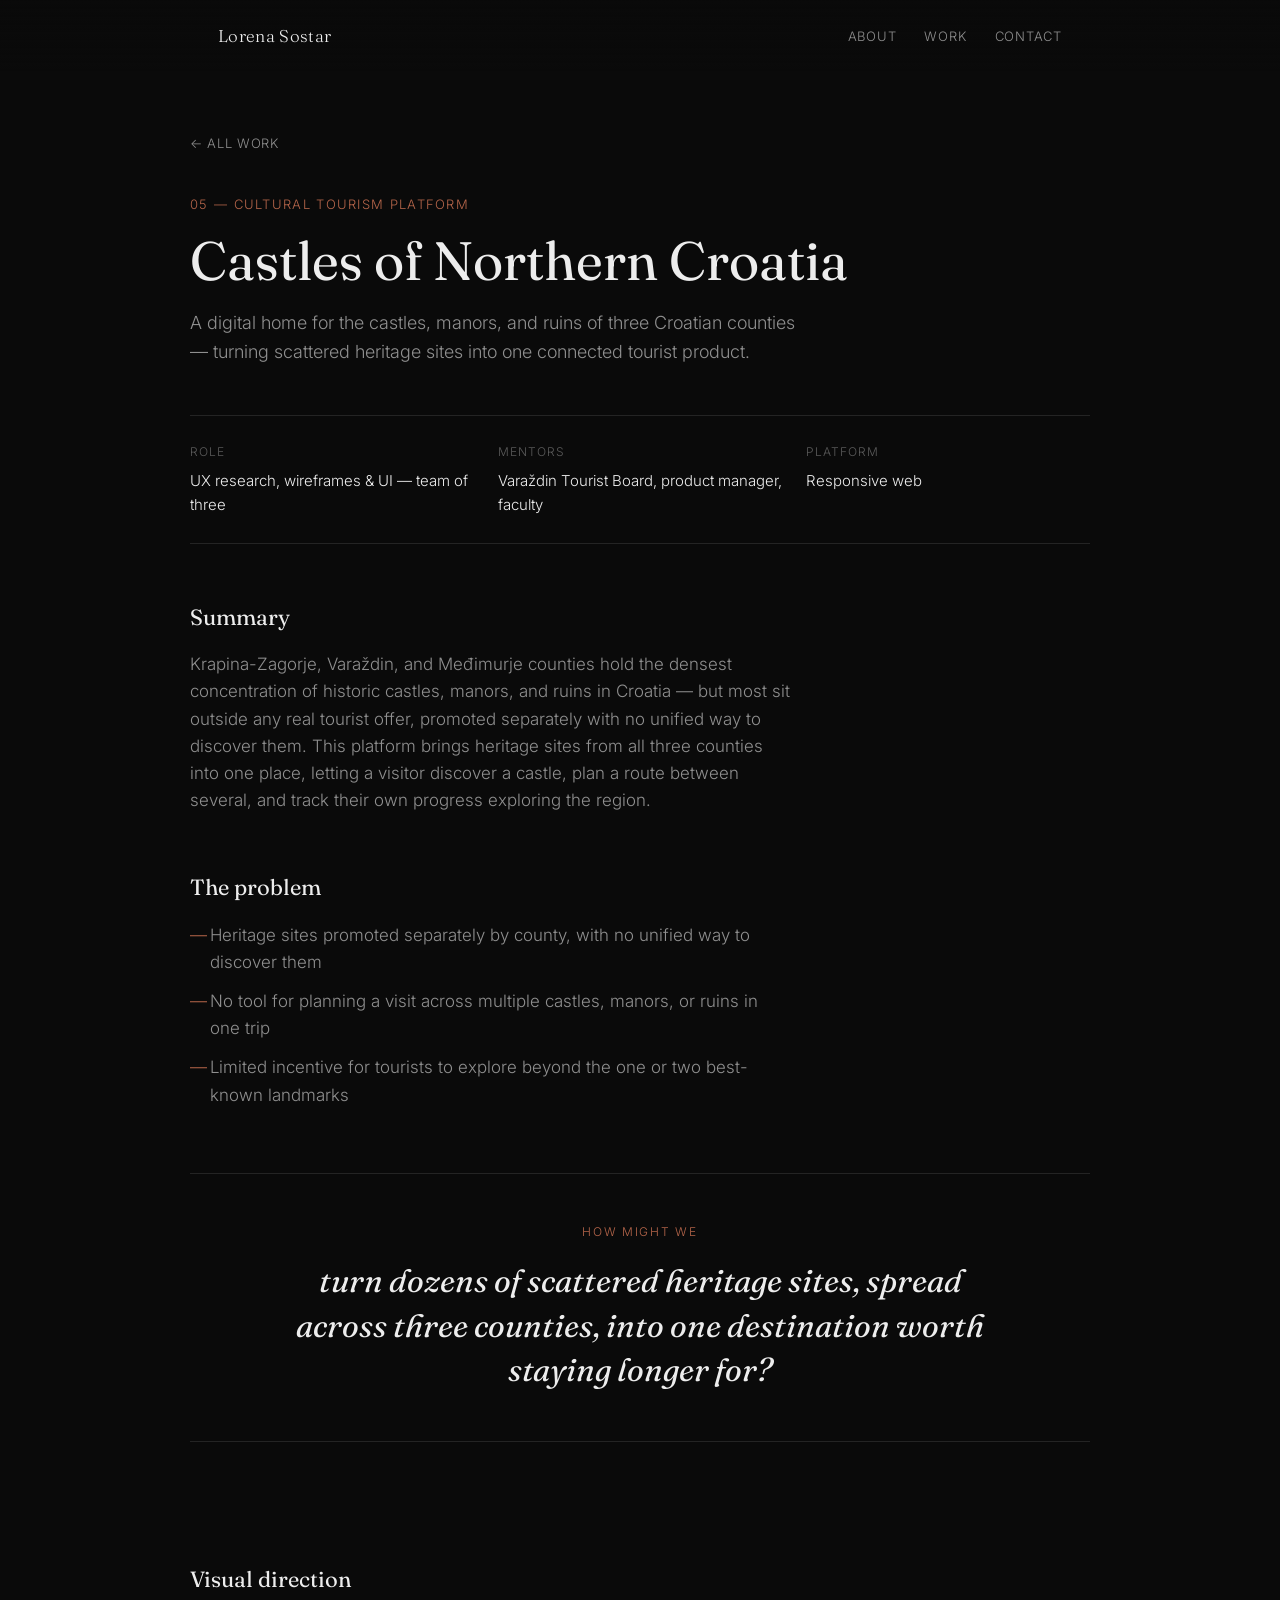
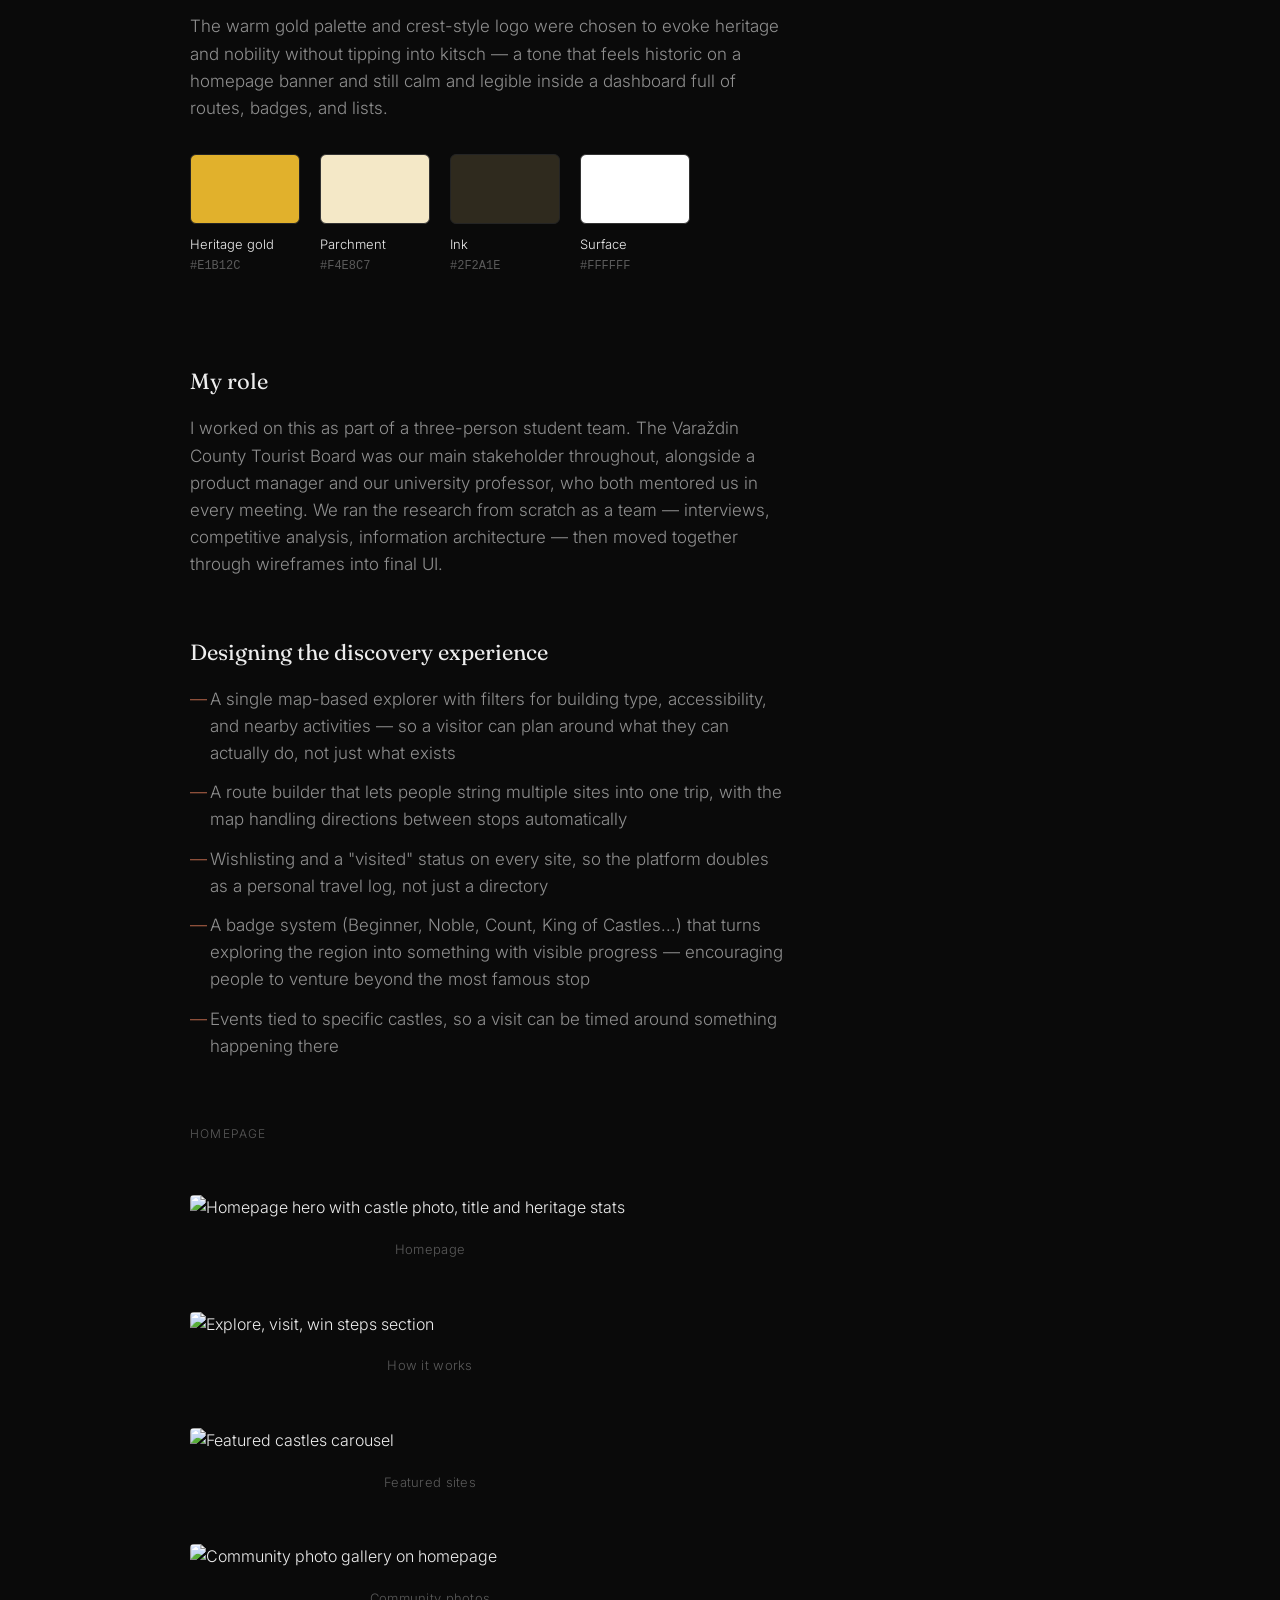
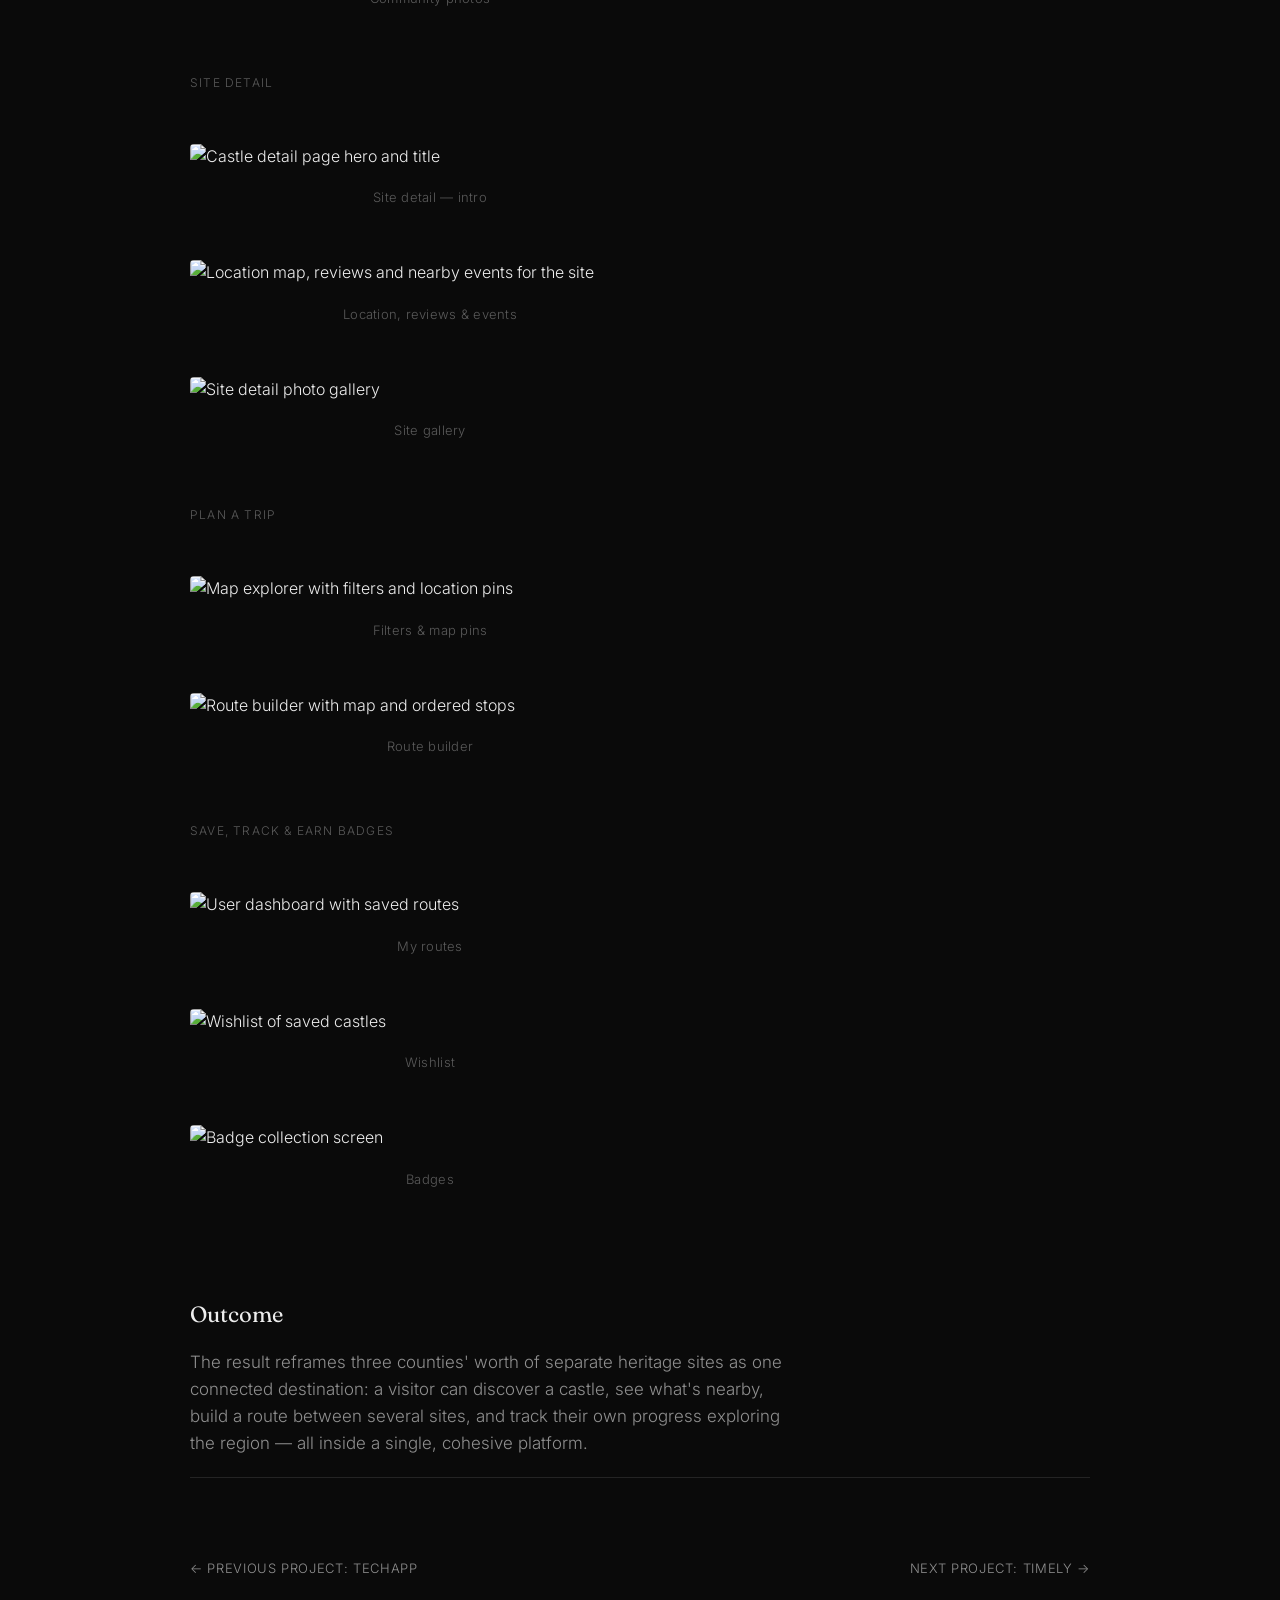
==== castles.html @ 4d3362e4 "Add files via upload" ====
<!DOCTYPE html>
<html lang="en">
<head>
<meta charset="UTF-8">
<meta name="viewport" content="width=device-width, initial-scale=1.0">
<title>Castles of Northern Croatia — Lorena Sostar</title>
<link rel="stylesheet" href="style.css">
</head>
<body>

<header>
  <div class="wrap">
    <div class="logo"><a href="index.html">Lorena Sostar</a></div>
    <nav>
      <ul>
        <li><a href="index.html#about">About</a></li>
        <li><a href="index.html#work">Work</a></li>
        <li><a href="index.html#contact">Contact</a></li>
      </ul>
    </nav>
  </div>
</header>

<main>
  <div class="wrap case-hero">
    <a href="index.html#work" class="back-link">← All work</a>
    <div class="case-eyebrow">05 — Cultural Tourism Platform</div>
    <h1 class="case-title">Castles of Northern Croatia</h1>
    <p class="case-tagline">A digital home for the castles, manors, and ruins of three Croatian counties — turning scattered heritage sites into one connected tourist product.</p>

    <div class="case-meta">
      <div class="meta-item">
        <div class="meta-label">Role</div>
        <div class="meta-value">UX research, wireframes &amp; UI — team of three</div>
      </div>
      <div class="meta-item">
        <div class="meta-label">Mentors</div>
        <div class="meta-value">Varaždin Tourist Board, product manager, faculty</div>
      </div>
      <div class="meta-item">
        <div class="meta-label">Platform</div>
        <div class="meta-value">Responsive web</div>
      </div>
    </div>

    <div class="case-block">
      <h3>Summary</h3>
      <p>Krapina-Zagorje, Varaždin, and Međimurje counties hold the densest concentration of historic castles, manors, and ruins in Croatia — but most sit outside any real tourist offer, promoted separately with no unified way to discover them. This platform brings heritage sites from all three counties into one place, letting a visitor discover a castle, plan a route between several, and track their own progress exploring the region.</p>
    </div>

    <div class="case-block">
      <h3>The problem</h3>
      <ul>
        <li>Heritage sites promoted separately by county, with no unified way to discover them</li>
        <li>No tool for planning a visit across multiple castles, manors, or ruins in one trip</li>
        <li>Limited incentive for tourists to explore beyond the one or two best-known landmarks</li>
      </ul>
    </div>

    <div class="hmw">
      <div class="hmw-eyebrow">How might we</div>
      <p class="hmw-question">turn dozens of scattered heritage sites, spread across three counties, into one destination worth staying longer for?</p>
    </div>

    <div class="case-block">
      <h3>Visual direction</h3>
      <p>The warm gold palette and crest-style logo were chosen to evoke heritage and nobility without tipping into kitsch — a tone that feels historic on a homepage banner and still calm and legible inside a dashboard full of routes, badges, and lists.</p>
      <div class="swatches">
        <div class="swatch">
          <div class="swatch-color" style="background:#E1B12C;"></div>
          <div class="swatch-name">Heritage gold</div>
          <div class="swatch-hex">#E1B12C</div>
        </div>
        <div class="swatch">
          <div class="swatch-color" style="background:#F4E8C7; border-color:#333;"></div>
          <div class="swatch-name">Parchment</div>
          <div class="swatch-hex">#F4E8C7</div>
        </div>
        <div class="swatch">
          <div class="swatch-color" style="background:#2F2A1E;"></div>
          <div class="swatch-name">Ink</div>
          <div class="swatch-hex">#2F2A1E</div>
        </div>
        <div class="swatch">
          <div class="swatch-color" style="background:#FFFFFF; border-color:#333;"></div>
          <div class="swatch-name">Surface</div>
          <div class="swatch-hex">#FFFFFF</div>
        </div>
      </div>
    </div>

    <div class="case-block">
      <h3>My role</h3>
      <p>I worked on this as part of a three-person student team. The Varaždin County Tourist Board was our main stakeholder throughout, alongside a product manager and our university professor, who both mentored us in every meeting. We ran the research from scratch as a team — interviews, competitive analysis, information architecture — then moved together through wireframes into final UI.</p>
    </div>

    <div class="case-block">
      <h3>Designing the discovery experience</h3>
      <ul>
        <li>A single map-based explorer with filters for building type, accessibility, and nearby activities — so a visitor can plan around what they can actually do, not just what exists</li>
        <li>A route builder that lets people string multiple sites into one trip, with the map handling directions between stops automatically</li>
        <li>Wishlisting and a "visited" status on every site, so the platform doubles as a personal travel log, not just a directory</li>
        <li>A badge system (Beginner, Noble, Count, King of Castles...) that turns exploring the region into something with visible progress — encouraging people to venture beyond the most famous stop</li>
        <li>Events tied to specific castles, so a visit can be timed around something happening there</li>
      </ul>
    </div>

    <div class="mosaic-label">Homepage</div>
    <div class="shot">
      <img src="mockups/castles/home-hero-stats.png" alt="Homepage hero with castle photo, title and heritage stats" onclick="openLightbox('mockups/castles/home-hero-stats.png')">
      <p class="shot-caption">Homepage</p>
    </div>
    <div class="shot">
      <img src="mockups/castles/steps.png" alt="Explore, visit, win steps section" onclick="openLightbox('mockups/castles/steps.png')">
      <p class="shot-caption">How it works</p>
    </div>
    <div class="shot">
      <img src="mockups/castles/carousel.png" alt="Featured castles carousel" onclick="openLightbox('mockups/castles/carousel.png')">
      <p class="shot-caption">Featured sites</p>
    </div>
    <div class="shot">
      <img src="mockups/castles/community-photos.png" alt="Community photo gallery on homepage" onclick="openLightbox('mockups/castles/community-photos.png')">
      <p class="shot-caption">Community photos</p>
    </div>

    <div class="mosaic-label">Site detail</div>
    <div class="shot">
      <img src="mockups/castles/detail-hero.png" alt="Castle detail page hero and title" onclick="openLightbox('mockups/castles/detail-hero.png')">
      <p class="shot-caption">Site detail — intro</p>
    </div>
    <div class="shot">
      <img src="mockups/castles/detail-secondary.png" alt="Location map, reviews and nearby events for the site" onclick="openLightbox('mockups/castles/detail-secondary.png')">
      <p class="shot-caption">Location, reviews &amp; events</p>
    </div>
    <div class="shot">
      <img src="mockups/castles/site-gallery.png" alt="Site detail photo gallery" onclick="openLightbox('mockups/castles/site-gallery.png')">
      <p class="shot-caption">Site gallery</p>
    </div>

    <div class="mosaic-label">Plan a trip</div>
    <div class="shot">
      <img src="mockups/castles/map-filters.png" alt="Map explorer with filters and location pins" onclick="openLightbox('mockups/castles/map-filters.png')">
      <p class="shot-caption">Filters &amp; map pins</p>
    </div>
    <div class="shot">
      <img src="mockups/castles/route-map.png" alt="Route builder with map and ordered stops" onclick="openLightbox('mockups/castles/route-map.png')">
      <p class="shot-caption">Route builder</p>
    </div>

    <div class="mosaic-label">Save, track &amp; earn badges</div>
    <div class="shot">
      <img src="mockups/castles/dashboard.png" alt="User dashboard with saved routes" onclick="openLightbox('mockups/castles/dashboard.png')">
      <p class="shot-caption">My routes</p>
    </div>
    <div class="shot">
      <img src="mockups/castles/wishlist.png" alt="Wishlist of saved castles" onclick="openLightbox('mockups/castles/wishlist.png')">
      <p class="shot-caption">Wishlist</p>
    </div>
    <div class="shot">
      <img src="mockups/castles/badges.png" alt="Badge collection screen" onclick="openLightbox('mockups/castles/badges.png')">
      <p class="shot-caption">Badges</p>
    </div>

    <div class="case-block">
      <h3>Outcome</h3>
      <p>The result reframes three counties' worth of separate heritage sites as one connected destination: a visitor can discover a castle, see what's nearby, build a route between several sites, and track their own progress exploring the region — all inside a single, cohesive platform.</p>
    </div>
    <div class="case-block" style="padding-top:80px; border-top:1px solid var(--line); margin-top:20px; display:flex; justify-content:space-between; flex-wrap:wrap; gap:20px;">
      <a href="techapp.html" class="back-link" style="margin-bottom:0;">← Previous project: TechApp</a>
      <a href="timely.html" class="back-link" style="margin-bottom:0;">Next project: Timely →</a>
    </div>
  </div>
</main>

<div class="lightbox" id="lightbox" onclick="closeLightbox()">
  <span class="lightbox-close">Close ✕</span>
  <img id="lightbox-img" src="" alt="Full screenshot">
</div>

<script src="script.js"></script>
</body>
</html>
---- style.css ----
@import url('https://fonts.googleapis.com/css2?family=Fraunces:opsz,wght@9..144,300;9..144,400;9..144,500&family=Inter:wght@300;400;500&display=swap');

:root{
  --bg:#0a0a0a;
  --text:#ededed;
  --text-muted:#8f8f8f;
  --text-faint:#5a5a5a;
  --accent:#b5654a;
  --line:#242424;
  --serif: 'Fraunces', serif;
  --sans: 'Inter', sans-serif;
}

*{margin:0;padding:0;box-sizing:border-box;}
html{scroll-behavior:smooth;}
body{
  background:var(--bg);
  color:var(--text);
  font-family:var(--sans);
  font-weight:300;
  line-height:1.6;
  -webkit-font-smoothing:antialiased;
}
a{color:var(--text);text-decoration:none;border-bottom:1px solid var(--text-faint);transition:border-color .25s ease, color .25s ease;}
a:hover{color:var(--accent);border-color:var(--accent);}
::selection{background:var(--accent);color:#0a0a0a;}

.wrap{max-width:900px;margin:0 auto;padding:0 28px;}
.wrap-narrow{max-width:700px;margin:0 auto;padding:0 28px;}

/* ---------- NAV ---------- */
header{
  position:fixed;top:0;left:0;right:0;z-index:100;
  background:linear-gradient(to bottom, rgba(10,10,10,.92), rgba(10,10,10,0));
  padding:22px 0;
}
header .wrap{display:flex;justify-content:space-between;align-items:center;}
.logo{font-family:var(--serif);font-size:17px;letter-spacing:.02em;}
.logo a{border:none;}
nav ul{display:flex;gap:28px;list-style:none;}
nav a{font-size:13px;letter-spacing:.06em;text-transform:uppercase;border:none;color:var(--text-muted);}
nav a:hover{color:var(--text);}

/* ---------- HERO ---------- */
.hero{min-height:88vh;display:flex;flex-direction:column;justify-content:center;padding-top:80px;}
.hero .eyebrow{font-size:13px;letter-spacing:.12em;text-transform:uppercase;color:var(--text-muted);margin-bottom:28px;}
.hero h1{font-family:var(--serif);font-weight:400;font-size:clamp(38px, 6.5vw, 64px);line-height:1.08;letter-spacing:-.01em;max-width:15ch;}
.hero h1 em{font-style:italic;color:var(--accent);}
.hero .sub{margin-top:28px;font-size:18px;color:var(--text-muted);max-width:46ch;font-weight:300;}
.hero .scroll-cue{margin-top:56px;font-size:12px;letter-spacing:.1em;text-transform:uppercase;color:var(--text-faint);}

/* ---------- SECTIONS ---------- */
section{padding:110px 0;border-top:1px solid var(--line);}
.section-label{font-size:13px;letter-spacing:.12em;text-transform:uppercase;color:var(--accent);margin-bottom:20px;}
h2.section-title{font-family:var(--serif);font-weight:400;font-size:clamp(26px, 4vw, 38px);margin-bottom:30px;max-width:20ch;}
p{font-size:17px;color:var(--text-muted);max-width:60ch;margin-bottom:20px;}
p:last-child{margin-bottom:0;}
p strong{color:var(--text);font-weight:500;}

/* ---------- ABOUT ---------- */
.about-grid{display:grid;grid-template-columns:170px 1fr;gap:44px;align-items:start;}
.about-photo{width:170px;height:170px;border-radius:50%;overflow:hidden;filter:grayscale(.15);}
.about-photo img{width:100%;height:100%;object-fit:cover;display:block;}

/* ---------- PROJECT GRID (index) — clean, typographic, no busy photos ---------- */
.project-grid{display:grid;grid-template-columns:1fr 1fr;gap:20px;margin-top:20px;}
.project-card{
  position:relative;
  border:1px solid var(--line);
  border-left:3px solid var(--card-accent, var(--accent));
  border-radius:4px;
  padding:32px 28px;
  min-height:220px;
  display:flex;
  flex-direction:column;
  justify-content:space-between;
  text-decoration:none;
  background:var(--bg-raised);
  transition:border-color .3s ease, transform .3s ease, background .3s ease;
}
.project-card:hover{transform:translateY(-3px); background:#141414;}
.project-card .card-num{font-size:12px;letter-spacing:.1em;text-transform:uppercase;color:var(--card-accent, var(--accent));margin-bottom:16px;}
.project-card .card-title{font-family:var(--serif);font-size:28px;color:var(--text);margin-bottom:10px;}
.project-card .card-desc{font-size:14px;color:var(--text-muted);max-width:38ch;line-height:1.55;}
.project-card .card-cta{margin-top:20px;font-size:12px;letter-spacing:.08em;text-transform:uppercase;color:var(--text);}
.project-card:hover .card-cta{color:var(--card-accent, var(--accent));}

.project-card.soon{opacity:.4;cursor:default;pointer-events:none;background:transparent;}

@media (max-width:640px){
  .project-grid{grid-template-columns:1fr;}
}

/* ---------- SHOT (single wide mockup composite, used in case studies) ---------- */
.shot{margin:52px 0;}
.shot img{
  width:100%;
  display:block;
  cursor:zoom-in;
  border-radius:4px;
}
.shot-caption{
  margin-top:18px;
  font-size:13px;
  letter-spacing:.02em;
  color:var(--text-faint);
  text-align:center;
  white-space:nowrap;
  overflow:hidden;
  text-overflow:ellipsis;
}
.shot.single-phone{
  max-width:380px;
  margin-left:auto;
  margin-right:auto;
}

/* ---------- CONTACT ---------- */
.contact h2{font-family:var(--serif);font-weight:400;font-size:clamp(32px,6vw,52px);max-width:16ch;margin-bottom:32px;}
.contact-links{display:flex;flex-direction:column;gap:14px;margin-top:32px;}
.contact-links a{font-size:19px;display:inline-block;width:fit-content;border:none;color:var(--text-muted);}
.contact-links a:hover{color:var(--accent);}

footer{padding:36px 0 56px;font-size:13px;color:var(--text-faint);display:flex;justify-content:space-between;}

/* =========================================================
   CASE STUDY PAGE
   ========================================================= */
.case-hero{padding:130px 0 60px;border-top:none;}
.back-link{
  display:inline-flex;align-items:center;gap:8px;
  font-size:13px;letter-spacing:.05em;text-transform:uppercase;
  color:var(--text-muted);border:none;margin-bottom:40px;
}
.back-link:hover{color:var(--accent);}
.case-eyebrow{font-size:13px;letter-spacing:.1em;text-transform:uppercase;color:var(--accent);margin-bottom:18px;}
.case-title{font-family:var(--serif);font-weight:400;font-size:clamp(34px,6vw,54px);line-height:1.05;margin-bottom:20px;}
.case-tagline{font-size:18px;color:var(--text-muted);max-width:56ch;}

.case-meta{
  display:grid;grid-template-columns:repeat(3,1fr);gap:24px;
  margin:48px 0 0;padding:26px 0;
  border-top:1px solid var(--line);border-bottom:1px solid var(--line);
}
.meta-item .meta-label{font-size:12px;letter-spacing:.08em;text-transform:uppercase;color:var(--text-faint);margin-bottom:8px;}
.meta-item .meta-value{font-size:15px;color:var(--text);}

.case-block{padding:56px 0 0;}
.case-block h3, .final-thoughts h3{font-family:var(--serif);font-weight:400;font-size:22px;margin-bottom:16px;color:var(--text);}
.case-block ul{list-style:none;max-width:60ch;}
.case-block ul li{font-size:17px;color:var(--text-muted);padding-left:20px;position:relative;margin-bottom:12px;}
.case-block ul li::before{content:"—";position:absolute;left:0;color:var(--accent);}

/* ---------- CROP MOSAIC GALLERY (real pre-cropped images) ---------- */
.mosaic-label{
  font-size:12px;letter-spacing:.1em;text-transform:uppercase;color:var(--text-faint);
  margin:64px 0 18px;
}
.mosaic{
  display:grid;
  grid-template-columns:repeat(6, 1fr);
  grid-auto-rows:100px;
  grid-auto-flow:dense;
  gap:12px;
}
.crop{
  border:1px solid var(--line);
  border-radius:5px;
  cursor:pointer;
  position:relative;
  overflow:hidden;
  transition:transform .3s ease, border-color .3s ease;
  background:#111;
}
.crop img{
  width:100%;height:100%;
  object-fit:cover;
  display:block;
  transition:transform .4s ease;
}
.crop:hover{transform:translateY(-4px);border-color:var(--accent);}
.crop:hover img{transform:scale(1.03);}
.crop-tag{
  position:absolute;bottom:8px;left:10px;z-index:2;
  font-size:11px;letter-spacing:.04em;color:#fff;
  background:rgba(0,0,0,.6);padding:3px 8px;border-radius:3px;
  opacity:0;transition:opacity .25s ease;
  pointer-events:none;
}
.crop:hover .crop-tag{opacity:1;}

.c-1x1{grid-column:span 2;grid-row:span 2;}
.c-2x1{grid-column:span 3;grid-row:span 2;}
.c-1x2{grid-column:span 2;grid-row:span 3;}
.c-2x2{grid-column:span 4;grid-row:span 3;}
.c-3x1{grid-column:span 6;grid-row:span 2;}
.c-1sm{grid-column:span 2;grid-row:span 1;}

/* ---------- PHONE FLATLAY (TechApp mobile screens, shown whole) ---------- */
.flatlay{
  display:flex;
  flex-wrap:wrap;
  align-items:flex-start;
  gap:28px 22px;
  padding:10px 0 30px;
}
.phone{
  border-radius:14px;
  border:1px solid var(--line);
  overflow:hidden;
  box-shadow:0 14px 34px rgba(0,0,0,.45);
  cursor:pointer;
  position:relative;
  transition:transform .3s ease, box-shadow .3s ease;
  flex-shrink:0;
}
.phone img{width:100%;display:block;}
.phone:hover{transform:translateY(-6px) rotate(0deg) !important;box-shadow:0 20px 40px rgba(0,0,0,.55);}
.phone .crop-tag{
  position:absolute;bottom:8px;left:8px;right:8px;z-index:2;
  font-size:11px;letter-spacing:.03em;color:#fff;
  background:rgba(0,0,0,.6);padding:3px 8px;border-radius:3px;
  opacity:0;transition:opacity .25s ease;
  text-align:center;
}
.phone:hover .crop-tag{opacity:1;}
.phone.lg{width:150px;}
.phone.md{width:120px;}
.phone.sm{width:98px;}
.phone.r1{transform:rotate(-2deg);margin-top:14px;}
.phone.r2{transform:rotate(1.5deg);}
.phone.r3{transform:rotate(-1deg);margin-top:26px;}
.phone.r4{transform:rotate(2deg);margin-top:6px;}

@media (max-width:700px){
  .mosaic{grid-template-columns:repeat(2,1fr);grid-auto-rows:140px;}
  .c-1x1,.c-2x1,.c-1x2,.c-2x2,.c-3x1,.c-1sm{grid-column:span 2;grid-row:span 2;}
  .flatlay{gap:16px;}
  .phone.lg{width:110px;}
  .phone.md{width:95px;}
  .phone.sm{width:80px;}
}

/* ---------- UNIFORM GRID (no gaps, consistent sizing) ---------- */
.ugrid{
  display:grid;
  grid-template-columns:repeat(3, 1fr);
  gap:16px;
  margin:10px 0 30px;
}
.ugrid.cols-2{grid-template-columns:repeat(2, 1fr);}
.ucard{
  border:1px solid var(--line);
  border-radius:6px;
  overflow:hidden;
  cursor:pointer;
  background:#111;
  transition:transform .25s ease, border-color .25s ease;
}
.ucard:hover{transform:translateY(-4px);border-color:var(--accent);}
.ucard .uimg-wrap{
  width:100%;
  aspect-ratio:4/3;
  overflow:hidden;
}
.ucard.tall .uimg-wrap{aspect-ratio:9/16;}
.ucard img{width:100%;height:100%;object-fit:cover;object-position:top;display:block;transition:transform .4s ease;}
.ucard:hover img{transform:scale(1.03);}
.ucard .ucaption{
  padding:12px 14px;
  font-size:13px;
  color:var(--text-muted);
  border-top:1px solid var(--line);
}
@media (max-width:700px){
  .ugrid{grid-template-columns:repeat(2,1fr);}
}

/* ---------- LIGHTBOX ---------- */
.lightbox{
  position:fixed;inset:0;z-index:1000;
  background:rgba(10,10,10,.95);
  display:none;
  align-items:center;justify-content:center;
  padding:40px;
  cursor:zoom-out;
}
.lightbox.active{display:flex;}
.lightbox img{max-width:100%;max-height:100%;border-radius:4px;box-shadow:0 20px 60px rgba(0,0,0,.6);}
.lightbox-close{
  position:absolute;top:24px;right:32px;
  font-size:14px;letter-spacing:.08em;text-transform:uppercase;
  color:var(--text-muted);border:none;
}

@media (max-width:640px){
  .about-grid{grid-template-columns:1fr;}
  .about-photo{width:110px;height:110px;}
  .case-meta{grid-template-columns:1fr;gap:16px;}
  nav ul{gap:16px;}
  nav a{font-size:11px;}
}
@media (prefers-reduced-motion: reduce){
  html{scroll-behavior:auto;}
  *{transition:none !important;}
}
:focus-visible{outline:2px solid var(--accent);outline-offset:3px;}

/* ---------- HOW MIGHT WE callout ---------- */
.hmw{
  margin:64px 0;
  padding:48px 40px;
  border-top:1px solid var(--line);
  border-bottom:1px solid var(--line);
  text-align:center;
}
.hmw-eyebrow{
  font-size:12px;letter-spacing:.14em;text-transform:uppercase;
  color:var(--accent);margin-bottom:18px;
}
.hmw-question{
  font-family:var(--serif);
  font-style:italic;
  font-weight:400;
  font-size:clamp(22px, 3.2vw, 32px);
  line-height:1.4;
  max-width:34ch;
  margin:0 auto;
  color:var(--text);
}

/* ---------- STAT / QUOTE callout ---------- */
.stat-callout{
  margin:56px 0;
  padding:40px 0;
  text-align:center;
}
.stat-number{
  font-family:var(--serif);
  font-size:clamp(48px, 8vw, 84px);
  color:var(--accent);
  line-height:1;
  margin-bottom:16px;
}
.stat-desc{
  font-size:16px;
  color:var(--text-muted);
  max-width:44ch;
  margin:0 auto;
}
.stat-cite{
  font-size:12px;
  color:var(--text-faint);
  margin-top:10px;
  letter-spacing:.03em;
}
.pull-quote{
  font-family:var(--serif);
  font-style:italic;
  font-size:clamp(20px,2.8vw,26px);
  line-height:1.5;
  color:var(--text);
  max-width:40ch;
  margin:0 auto;
  text-align:center;
}
.pull-quote-cite{
  display:block;
  margin-top:14px;
  font-family:var(--sans);
  font-style:normal;
  font-size:12px;
  letter-spacing:.06em;
  text-transform:uppercase;
  color:var(--text-faint);
}

/* ---------- BEFORE / AFTER testing comparison ---------- */
.iteration{margin:44px 0;padding:28px 0;border-top:1px solid var(--line);}
.iteration-num{
  font-size:12px;letter-spacing:.1em;text-transform:uppercase;
  color:var(--accent);margin-bottom:10px;
}
.iteration-title{
  font-family:var(--serif);font-size:20px;color:var(--text);margin-bottom:14px;
}
.iteration-feedback{
  font-size:15px;color:var(--text-muted);margin-bottom:22px;
}
.iteration-feedback strong{color:var(--text);font-weight:500;}
.before-after{
  display:grid;
  grid-template-columns:1fr 1fr;
  gap:24px;
}
.ba-panel{
  border:1px solid var(--line);
  border-radius:6px;
  padding:20px 22px;
}
.ba-panel.after-panel{border-color:rgba(181,101,74,.4);}
.ba-label{
  font-size:11px;letter-spacing:.1em;text-transform:uppercase;
  color:var(--text-faint);margin-bottom:10px;
}
.ba-panel.after-panel .ba-label{color:var(--accent);}
.ba-text{font-size:15px;color:var(--text-muted);line-height:1.6;}
@media (max-width:640px){
  .before-after{grid-template-columns:1fr;}
}

/* ---------- FINAL THOUGHTS ---------- */
.final-thoughts{margin-top:64px;padding-top:56px;border-top:1px solid var(--line);}
.ft-grid{
  display:grid;
  grid-template-columns:1fr 1fr;
  gap:40px;
  margin-top:32px;
}
.ft-block h4{
  font-family:var(--serif);font-weight:400;font-size:18px;
  color:var(--accent);margin-bottom:12px;
}
.ft-block p{font-size:15px;}
@media (max-width:640px){
  .ft-grid{grid-template-columns:1fr;}
}

/* ---------- COLOR SWATCHES (design system) ---------- */
.swatches{
  display:flex;
  flex-wrap:wrap;
  gap:20px;
  margin:32px 0;
}
.swatch{width:110px;}
.swatch-color{
  width:100%;
  height:70px;
  border-radius:6px;
  border:1px solid var(--line);
  margin-bottom:10px;
}
.swatch-name{font-size:13px;color:var(--text);margin-bottom:2px;}
.swatch-hex{font-size:12px;color:var(--text-faint);font-family:monospace;}

/* ---------- PROCESS STEPS ---------- */
.process-step{
  display:grid;
  grid-template-columns:44px 1fr;
  gap:20px;
  margin-bottom:32px;
}
.process-num{
  font-family:var(--serif);
  font-size:22px;
  color:var(--accent);
}
.process-body h4{
  font-family:var(--serif);
  font-weight:400;
  font-size:18px;
  color:var(--text);
  margin-bottom:8px;
}
.process-body p{font-size:15px;}
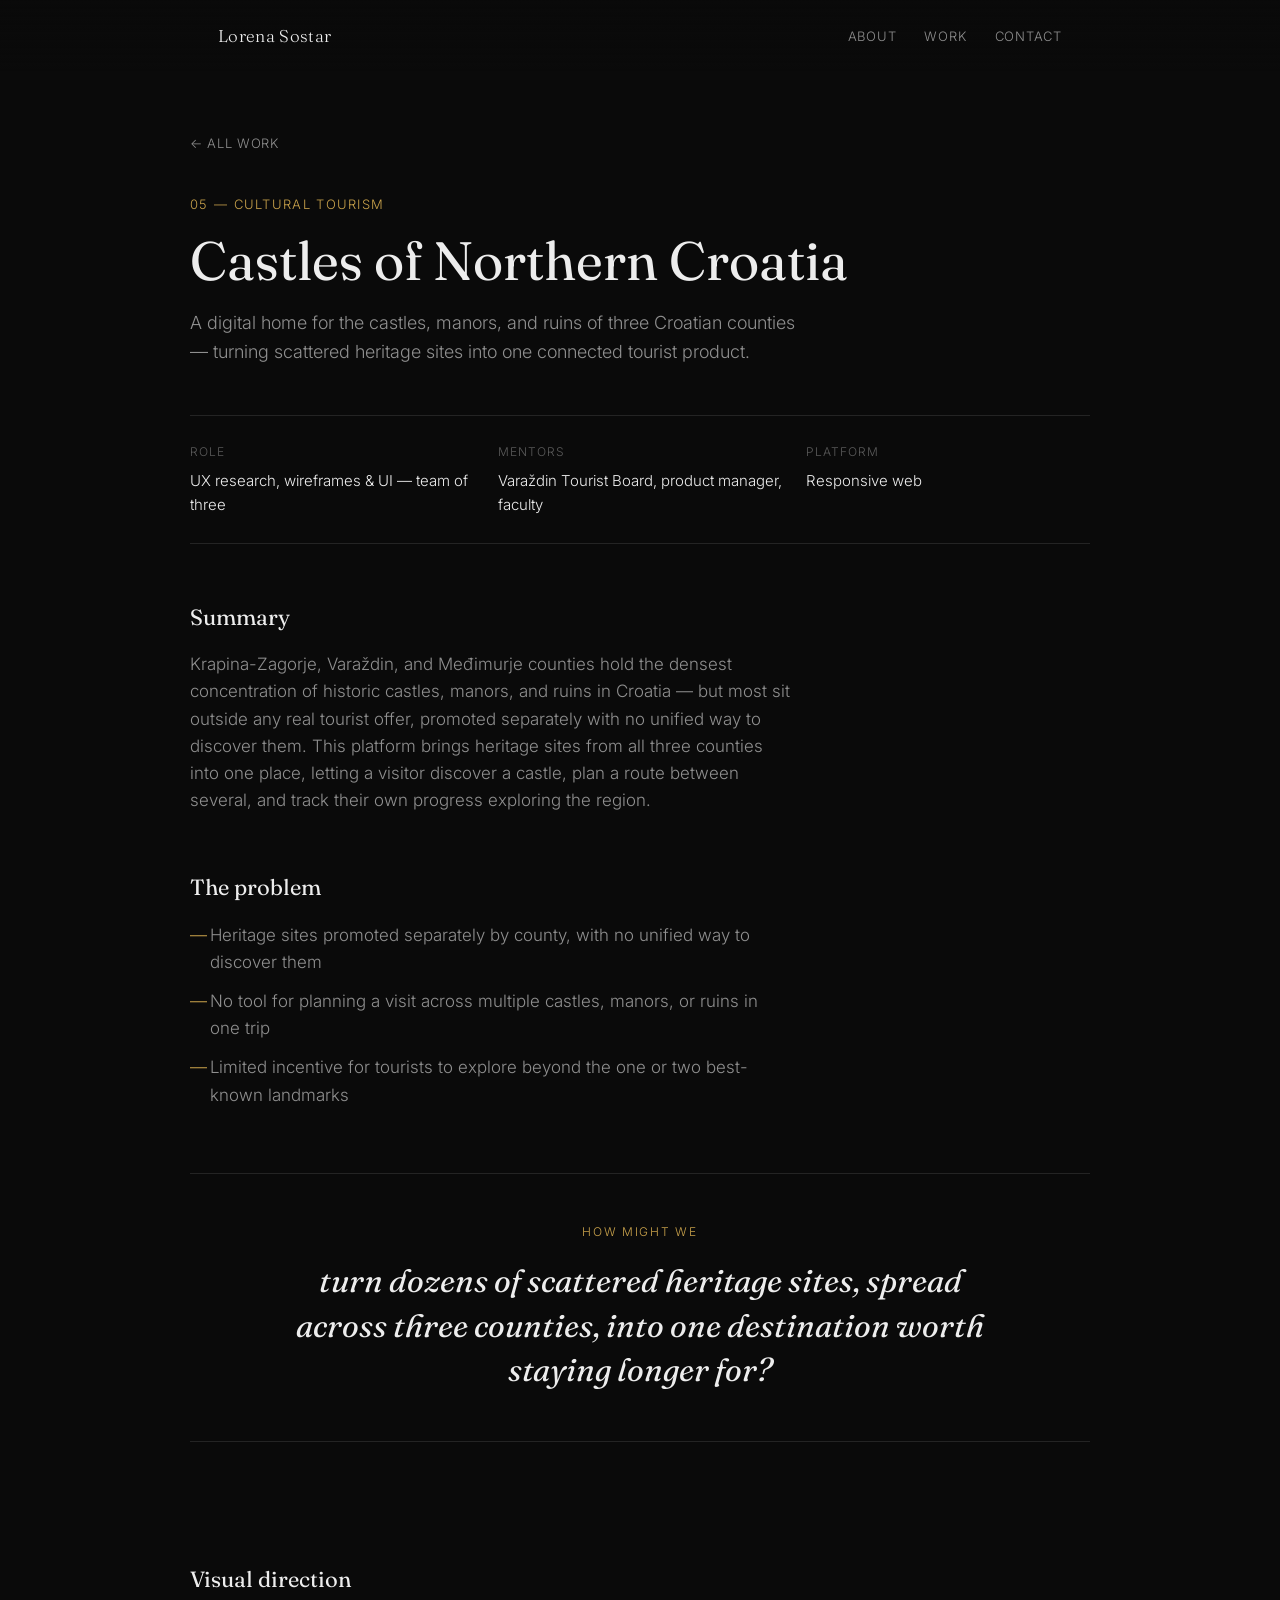
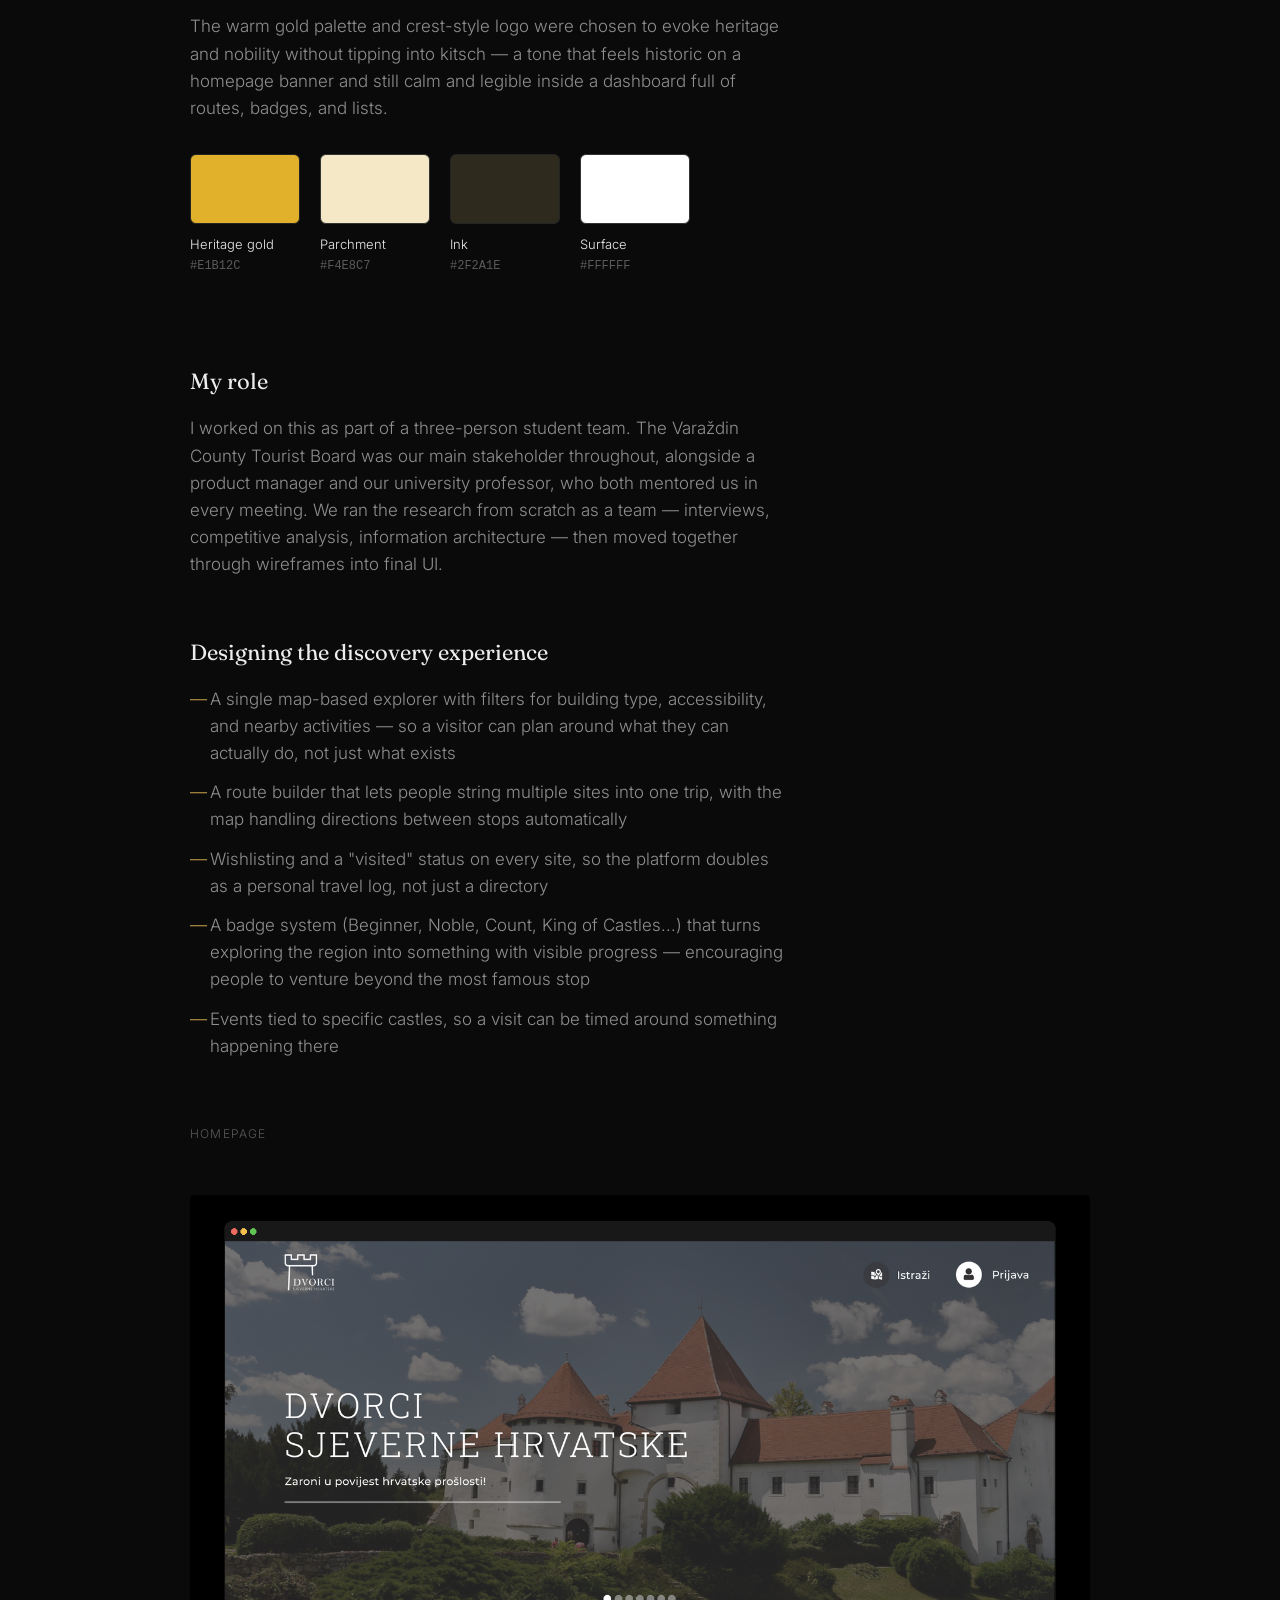
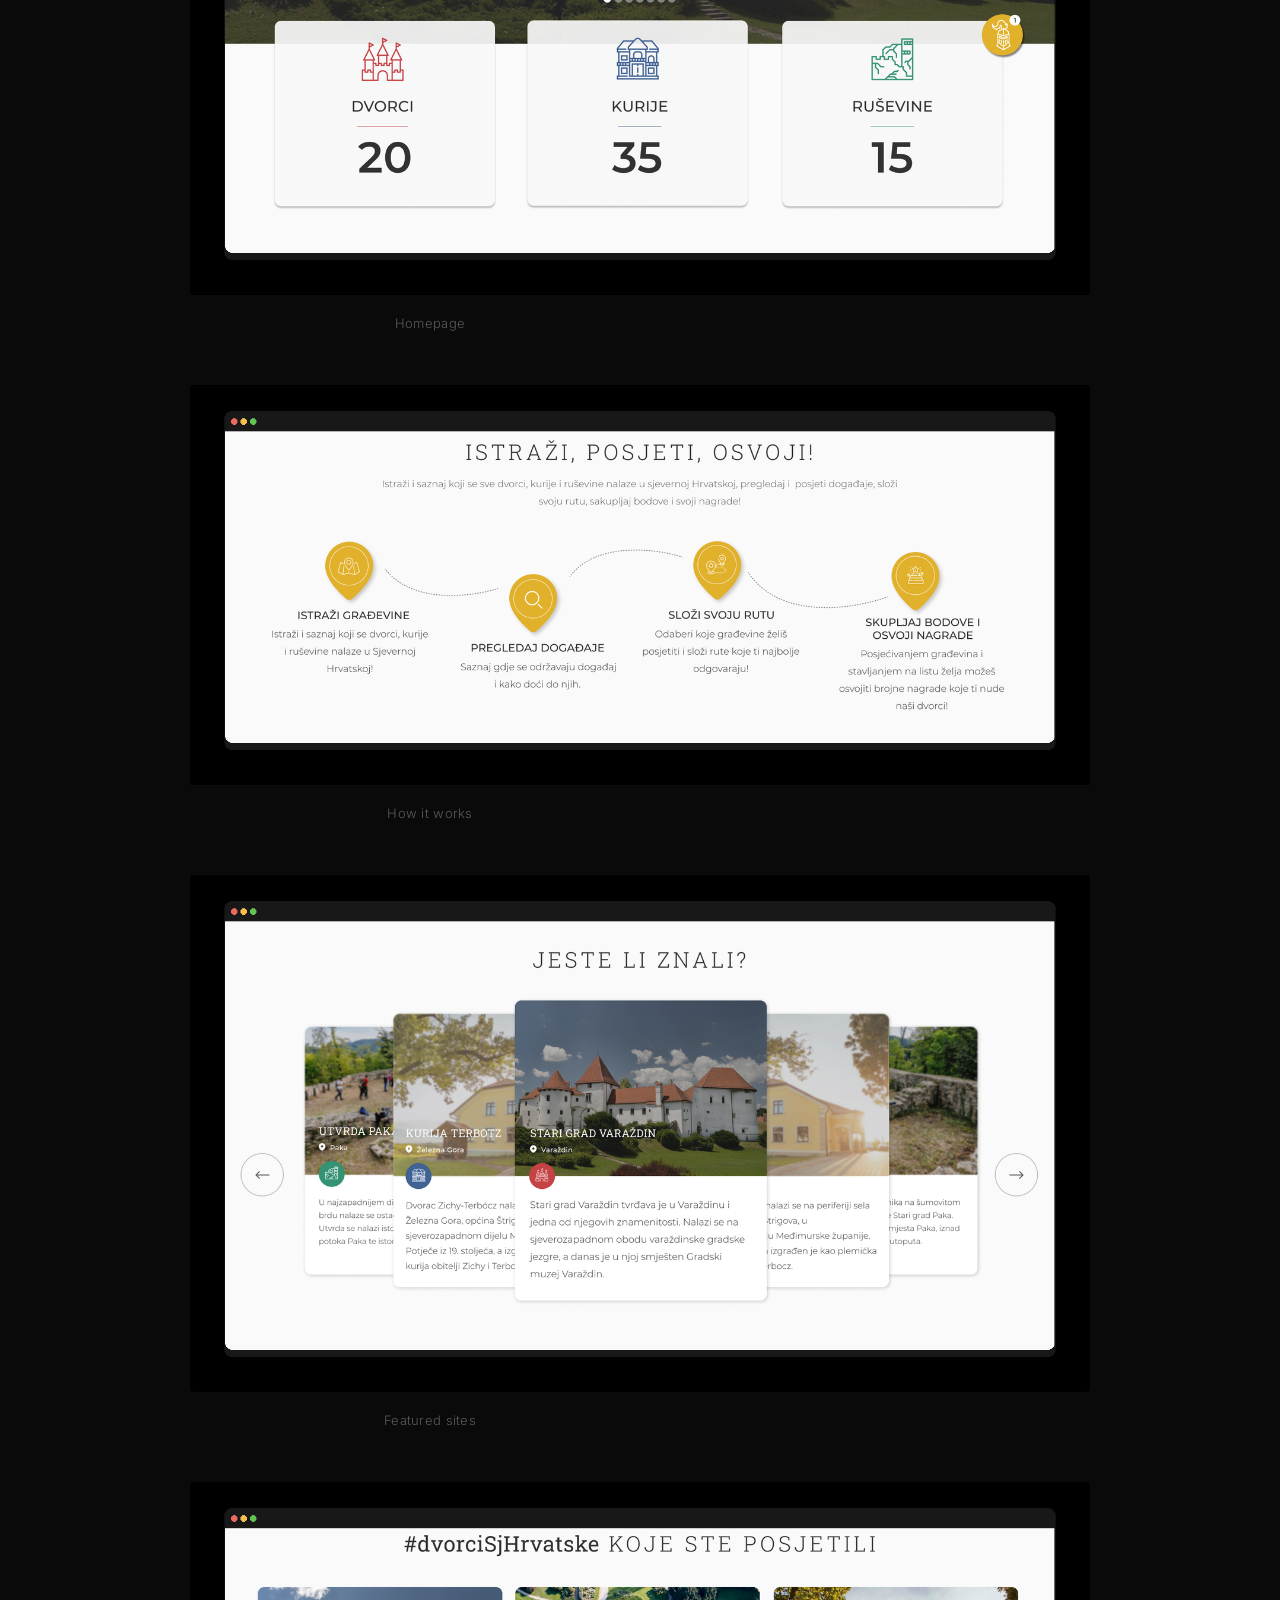
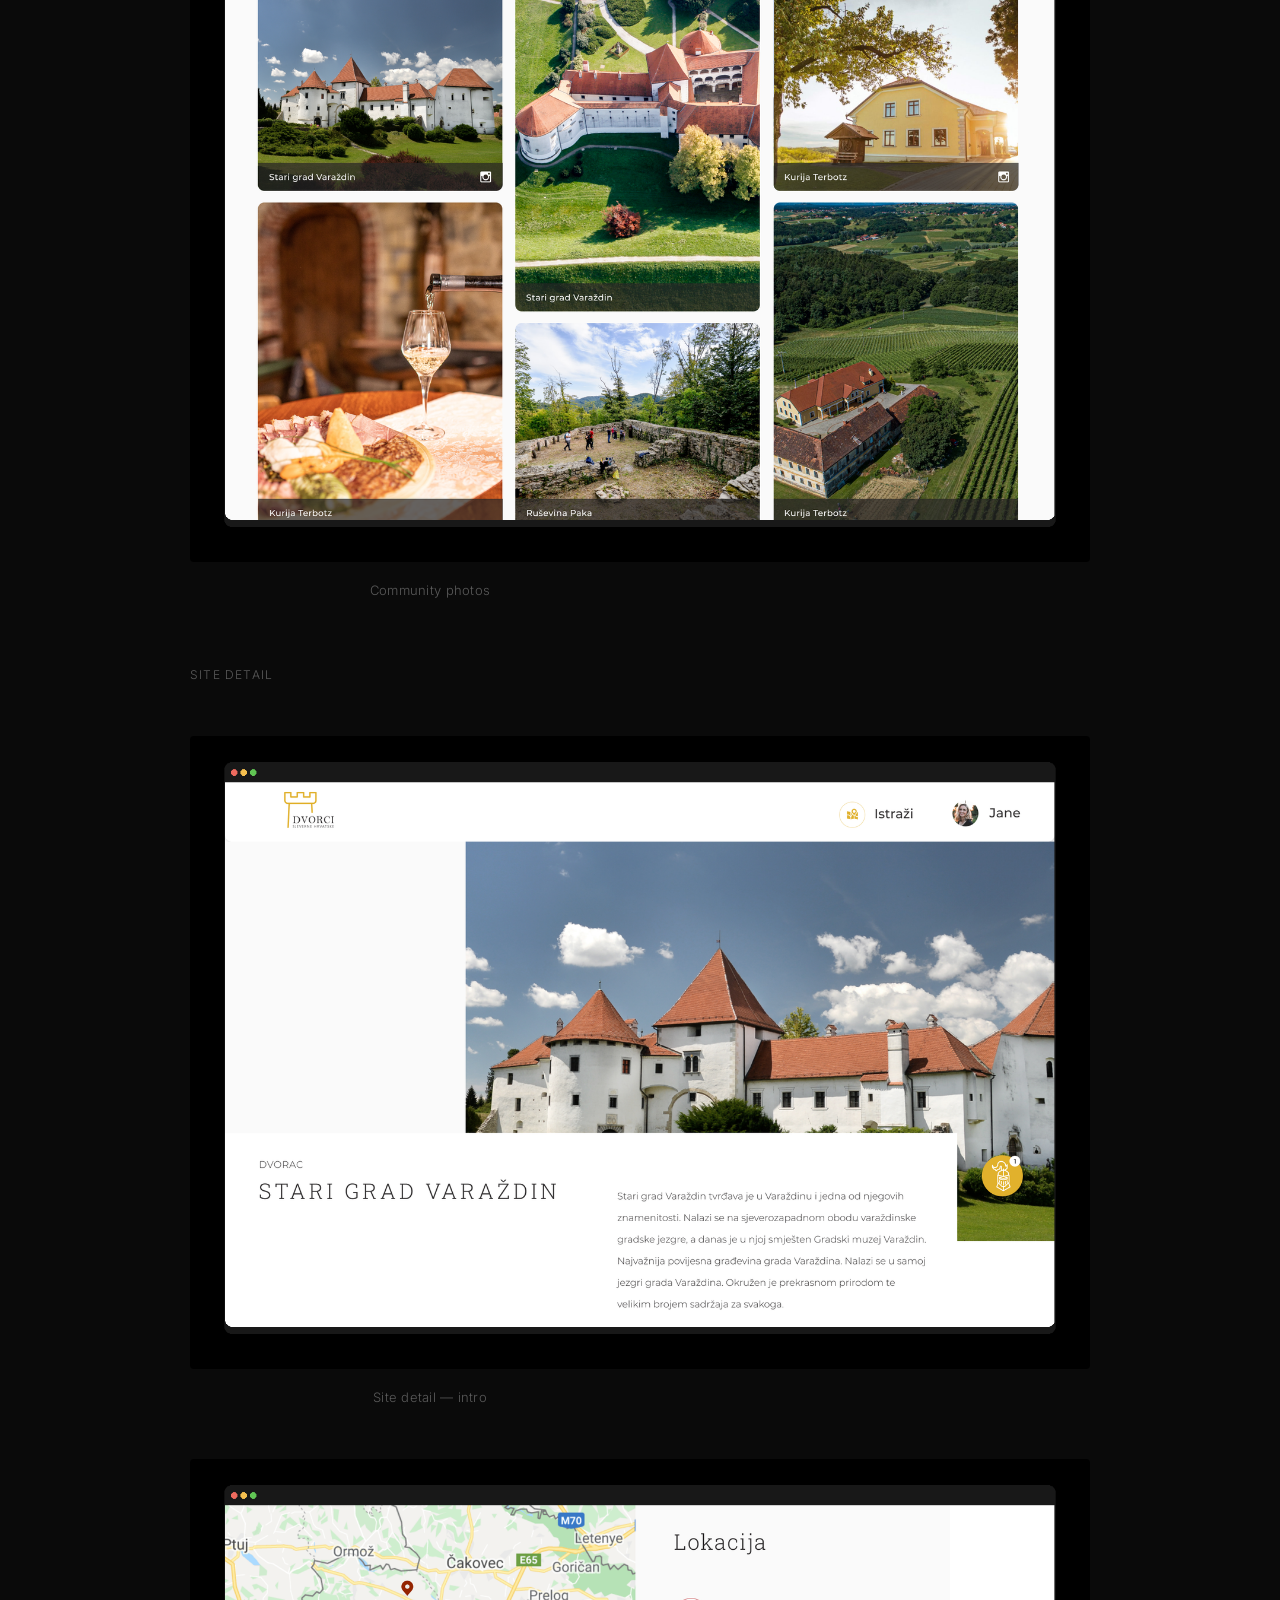
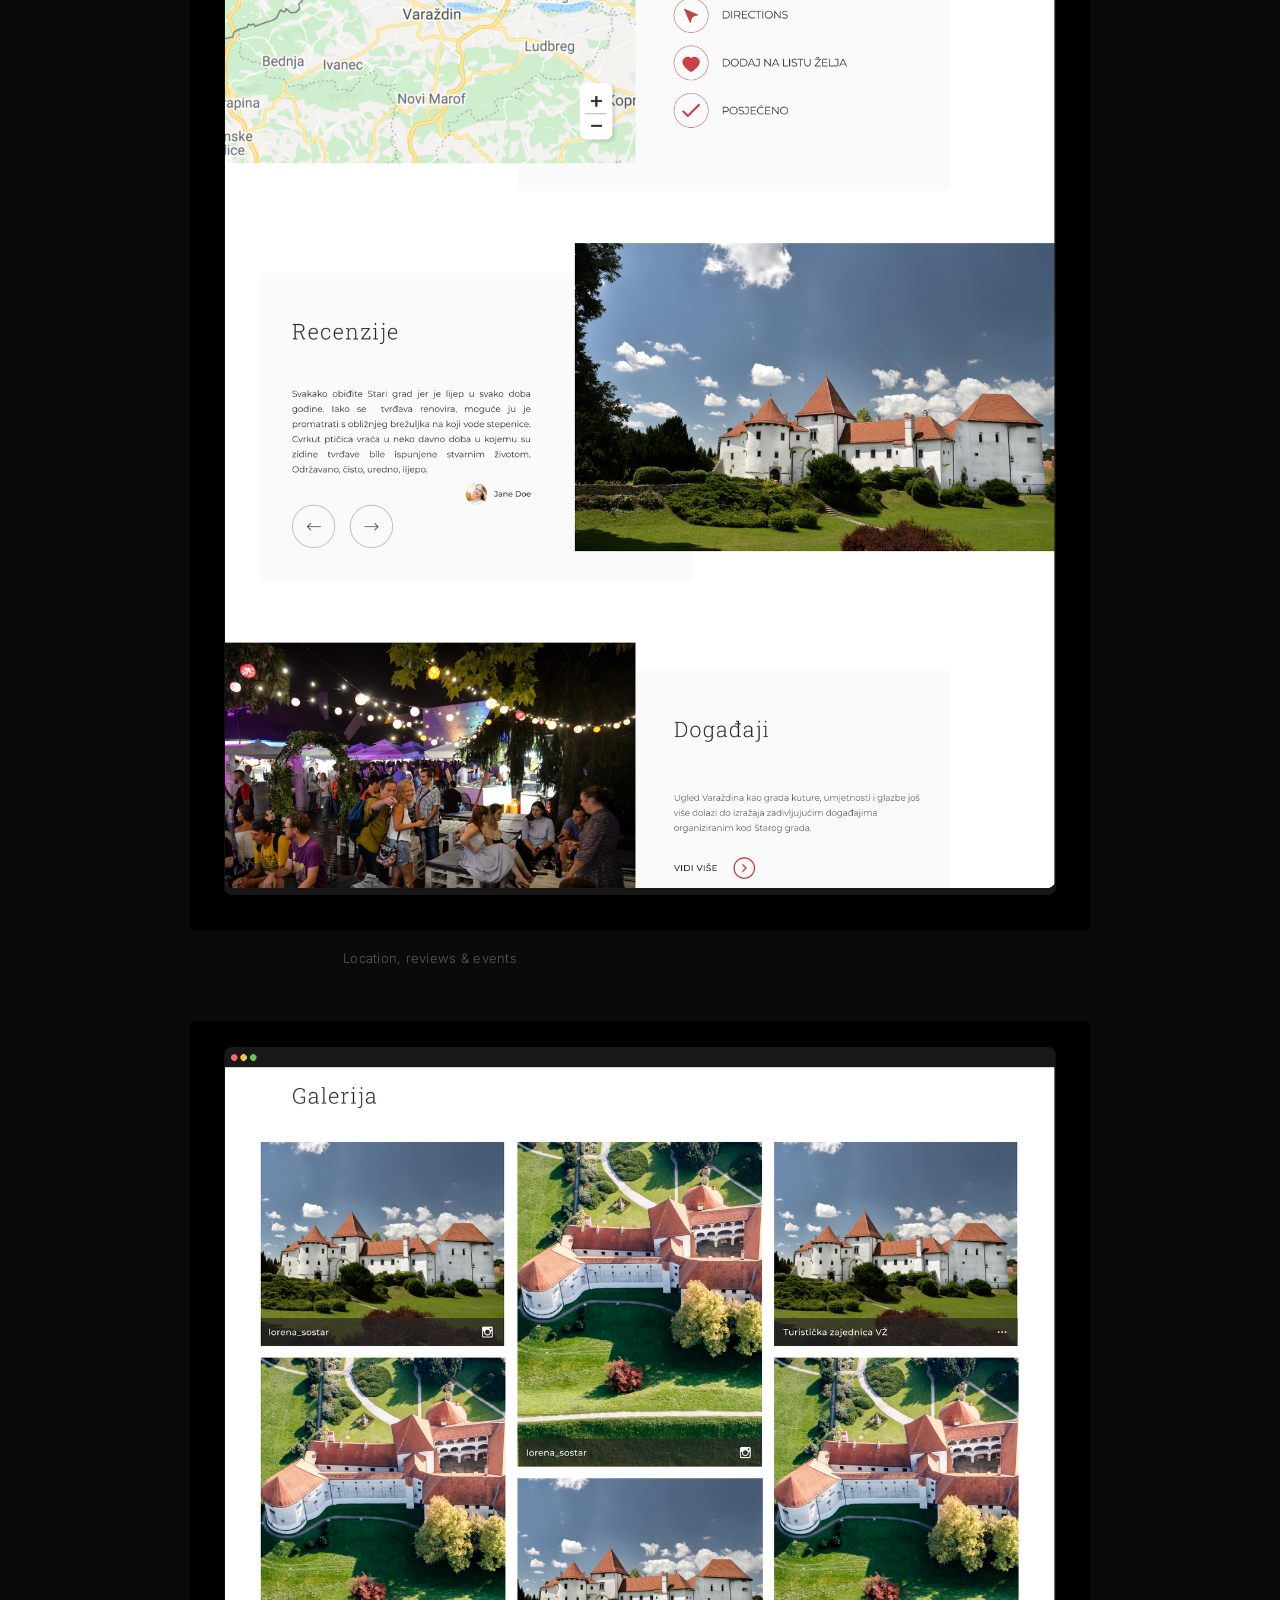
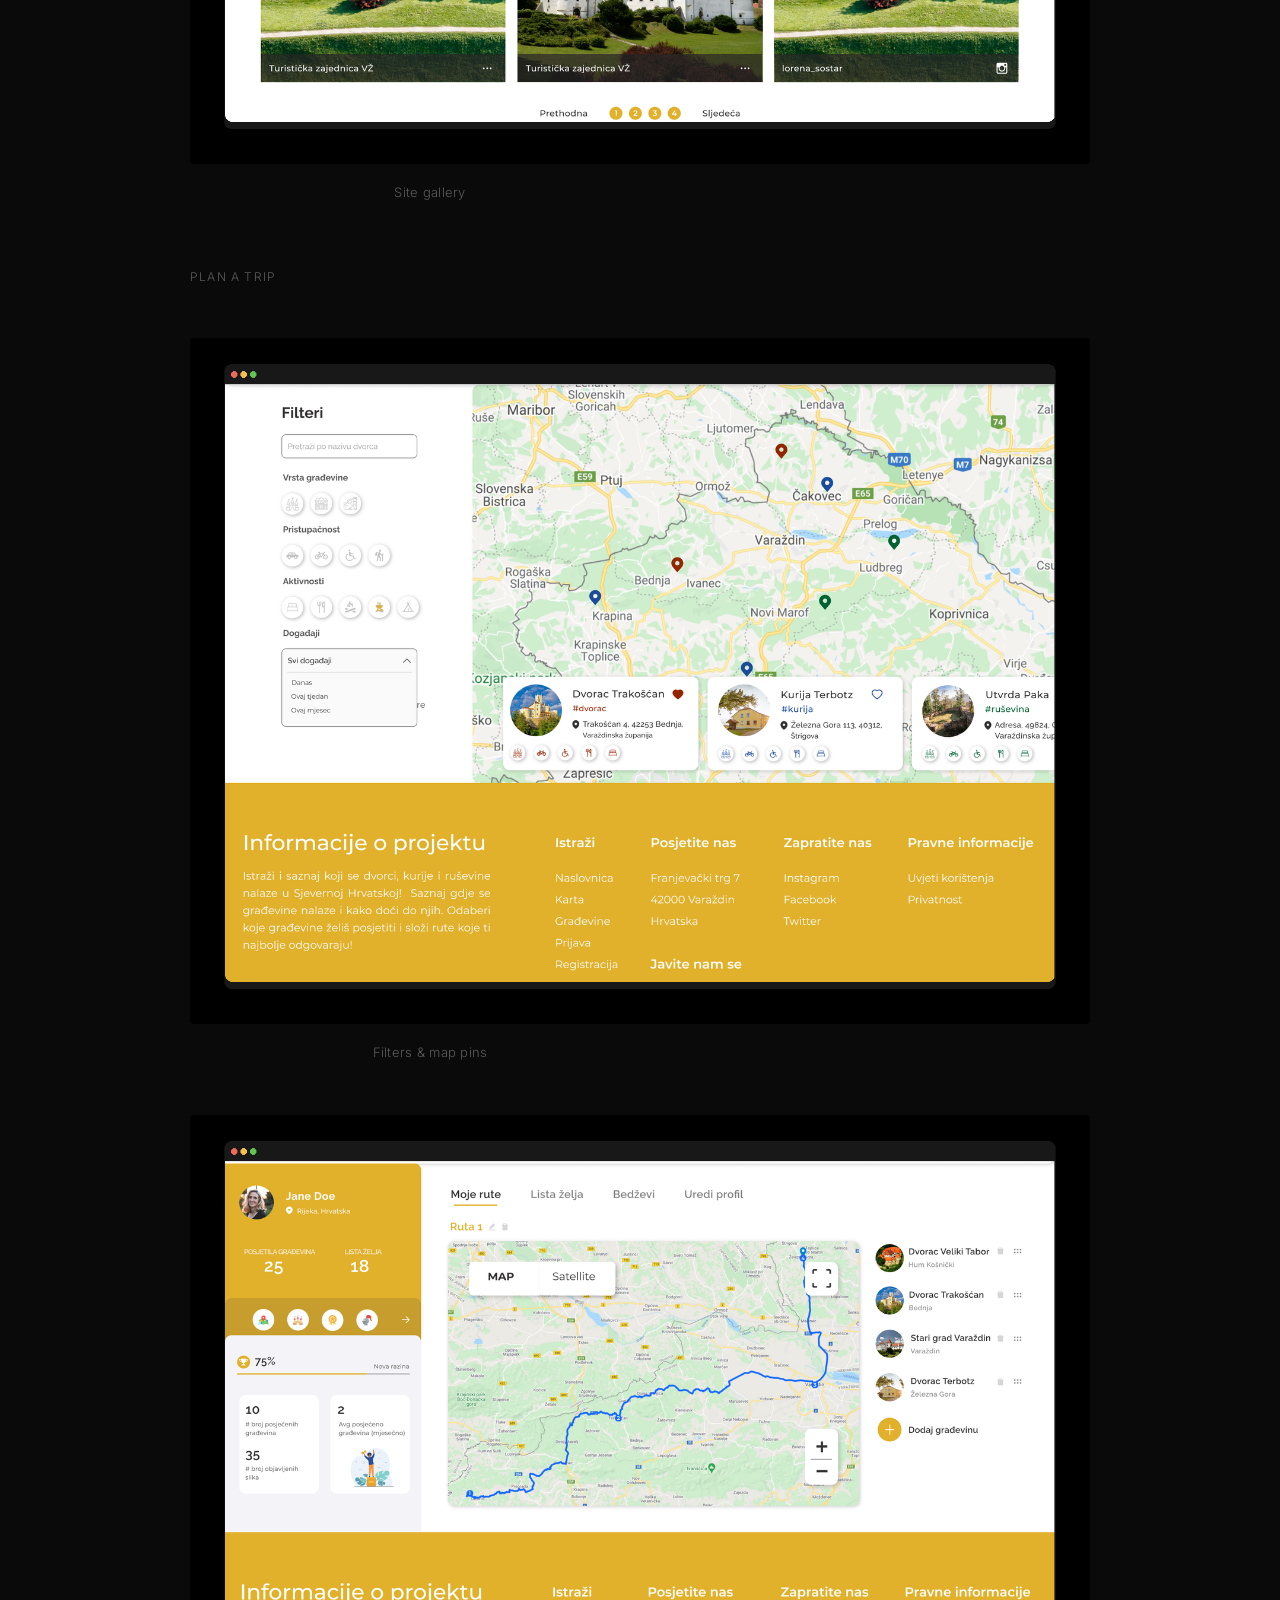
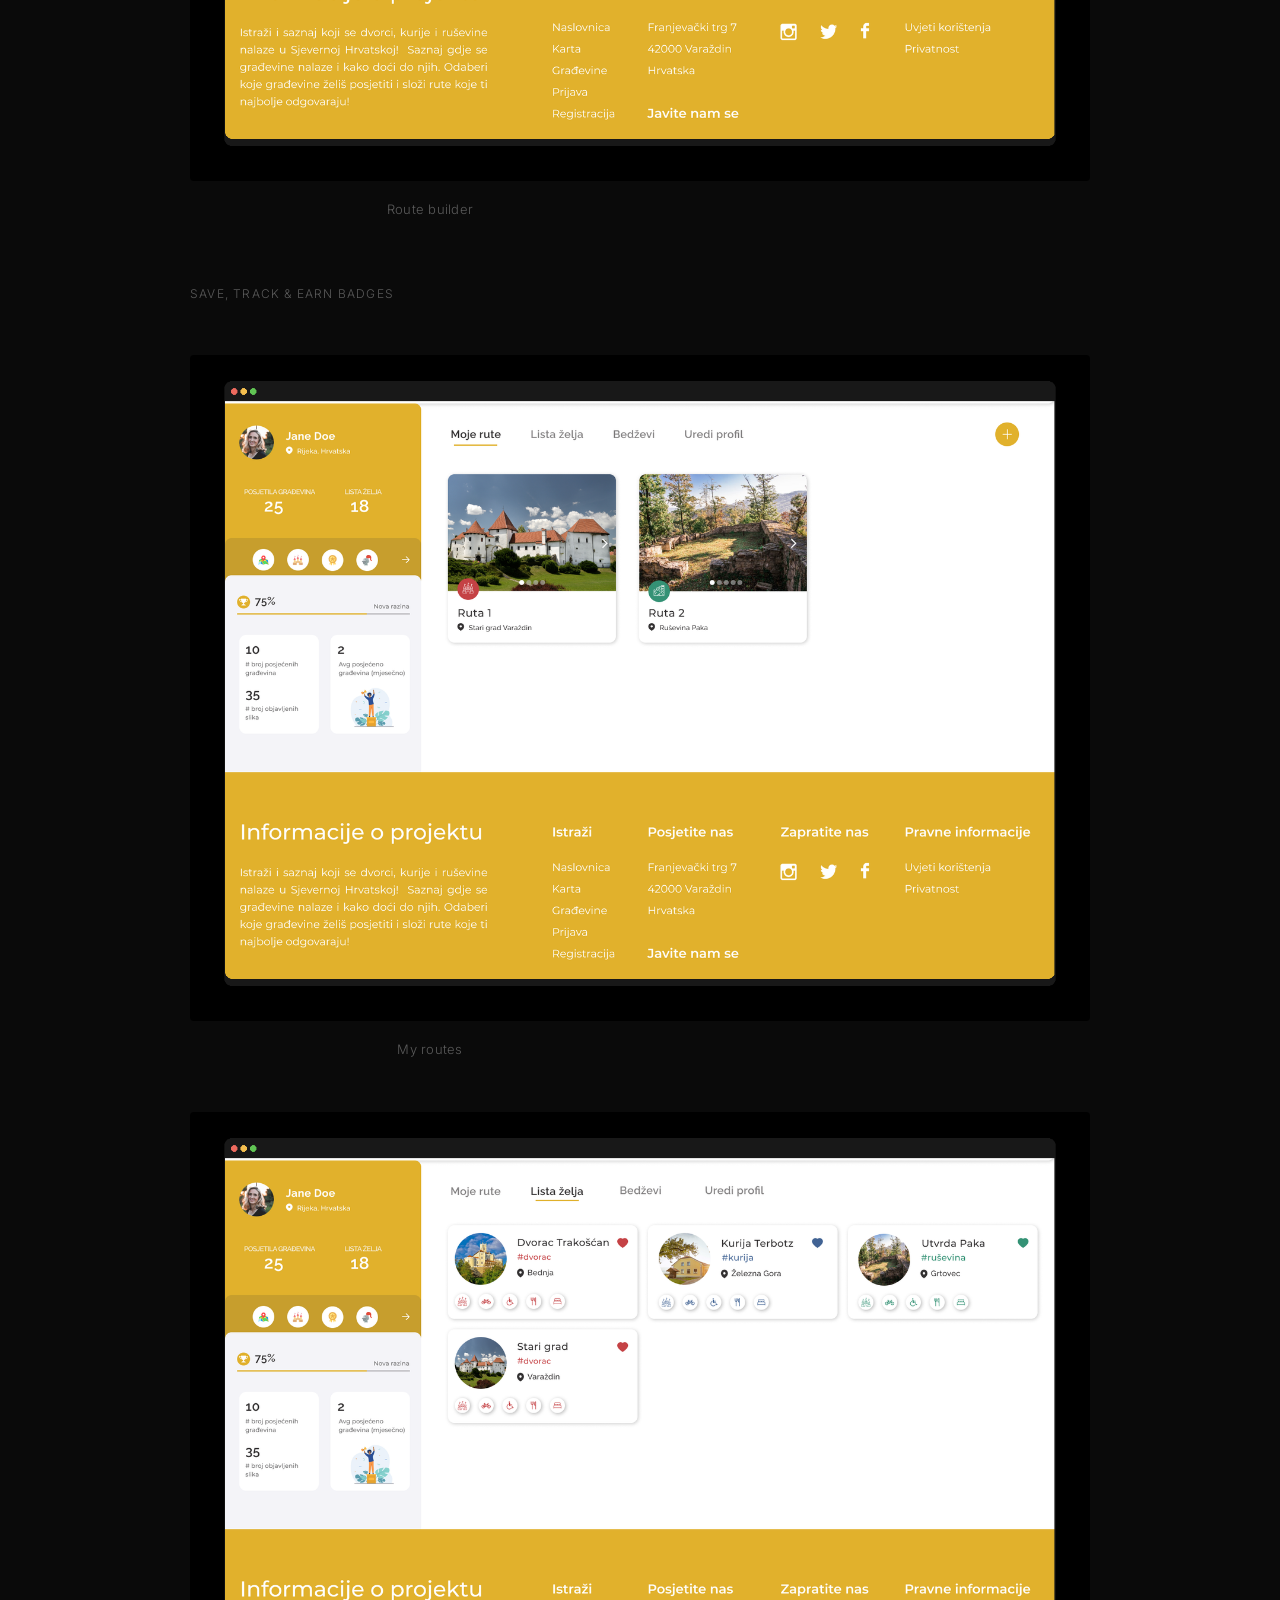
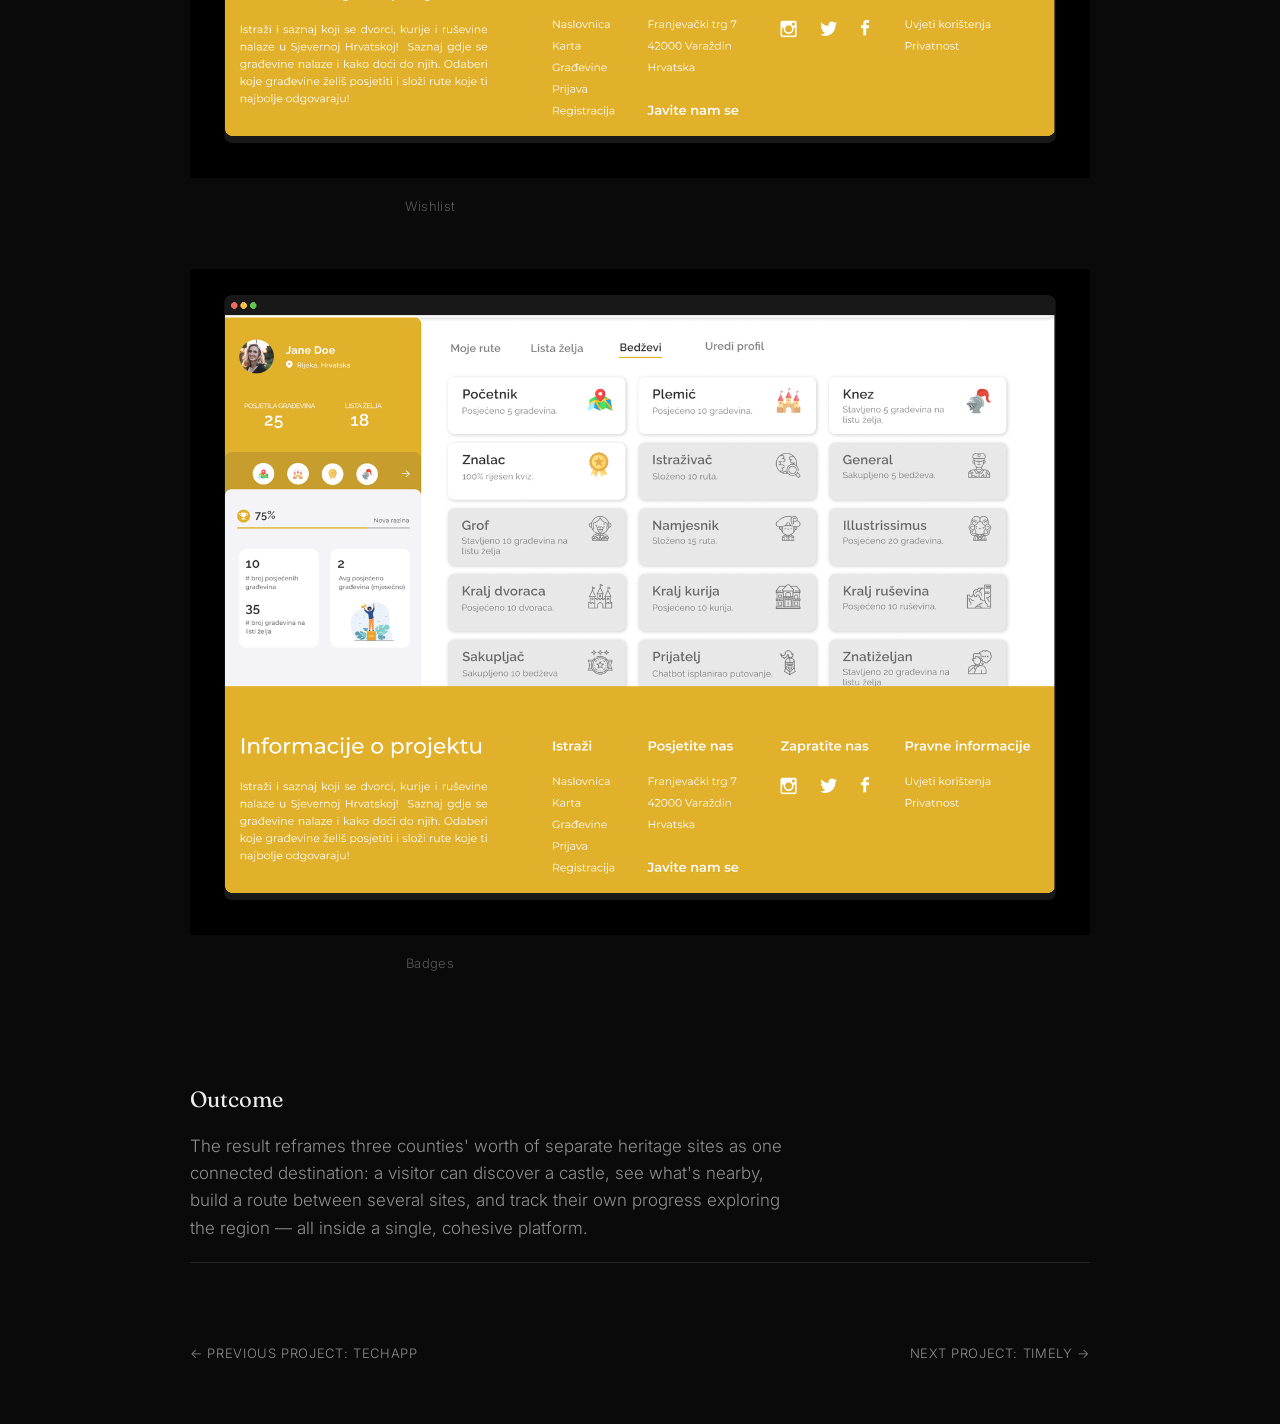
==== commit d9b2b11a: "Add files via upload" ====
--- a/castles.html
+++ b/castles.html
@@ -6,7 +6,7 @@
 <title>Castles of Northern Croatia — Lorena Sostar</title>
 <link rel="stylesheet" href="style.css">
 </head>
-<body>
+<body style="--accent:#c9a24b;">
 
 <header>
   <div class="wrap">
@@ -24,7 +24,7 @@
 <main>
   <div class="wrap case-hero">
     <a href="index.html#work" class="back-link">← All work</a>
-    <div class="case-eyebrow">05 — Cultural Tourism Platform</div>
+    <div class="case-eyebrow">05 — Cultural Tourism</div>
     <h1 class="case-title">Castles of Northern Croatia</h1>
     <p class="case-tagline">A digital home for the castles, manors, and ruins of three Croatian counties — turning scattered heritage sites into one connected tourist product.</p>
 
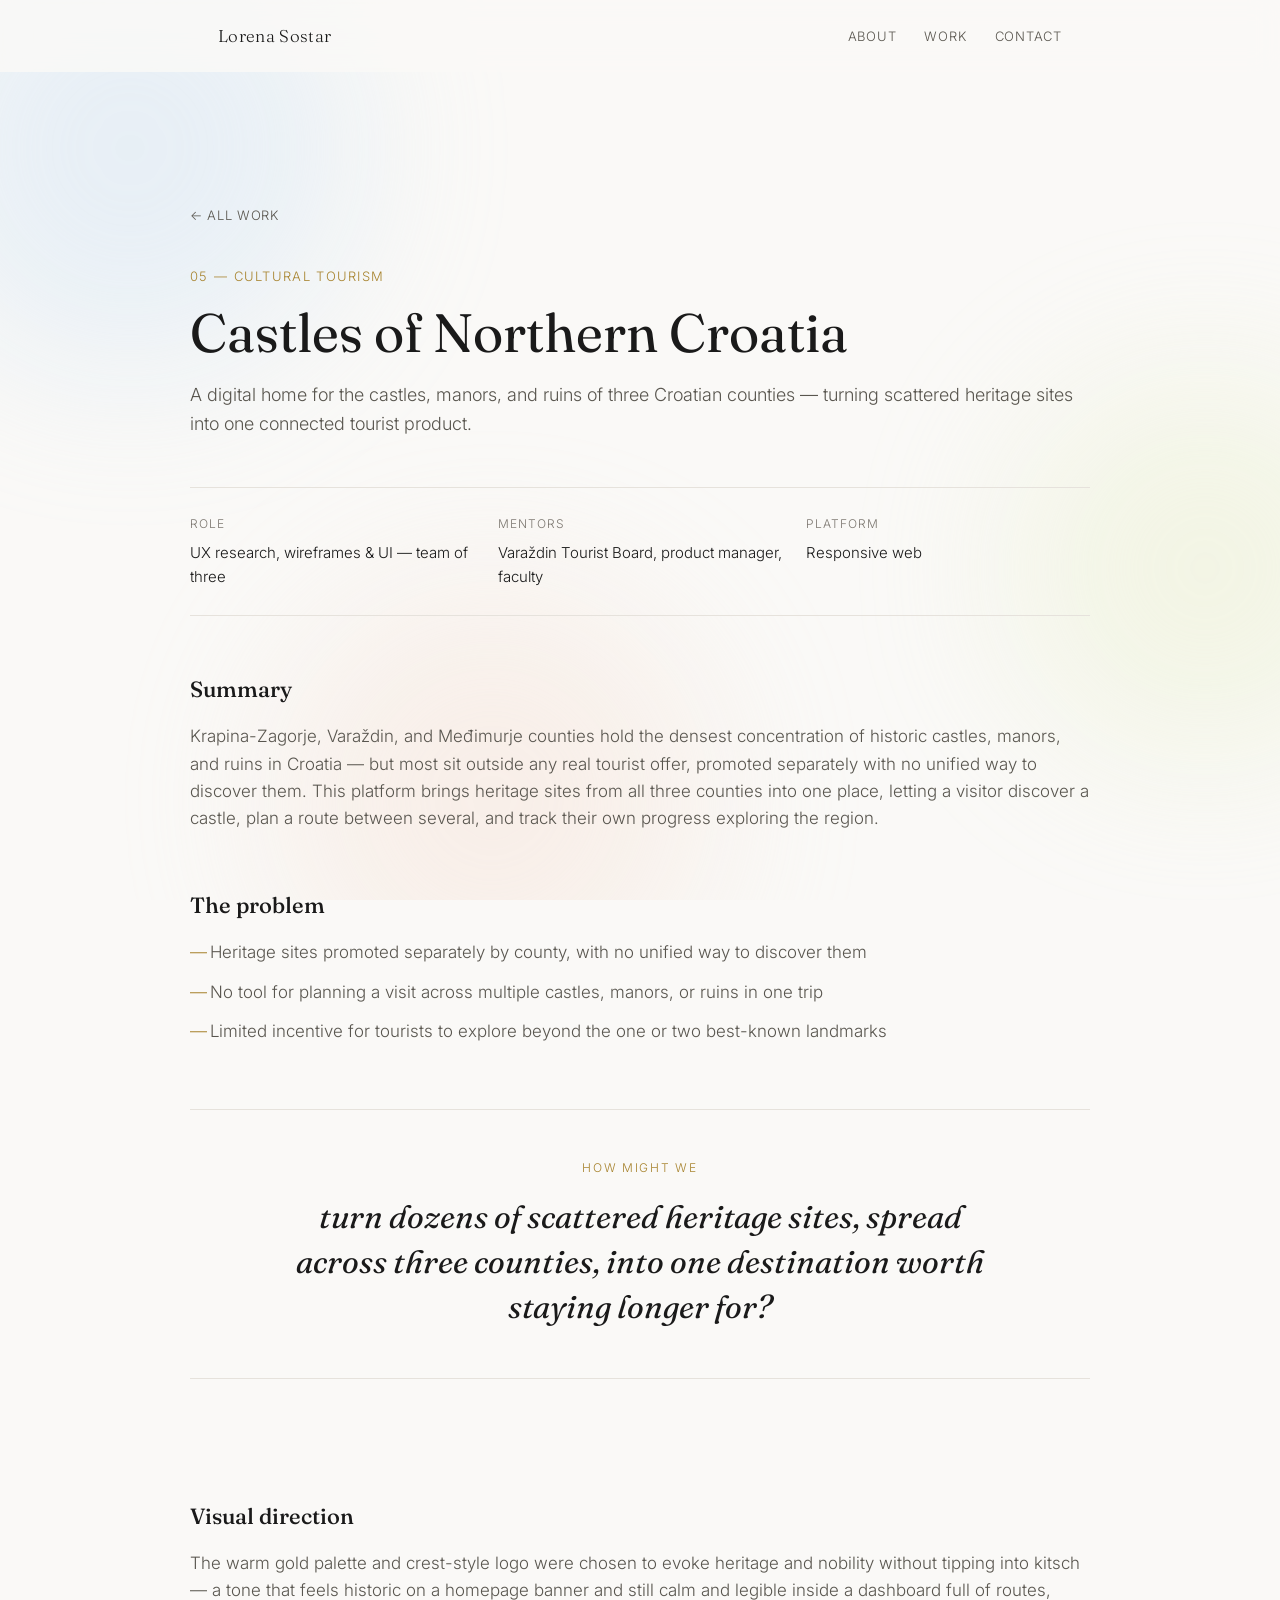
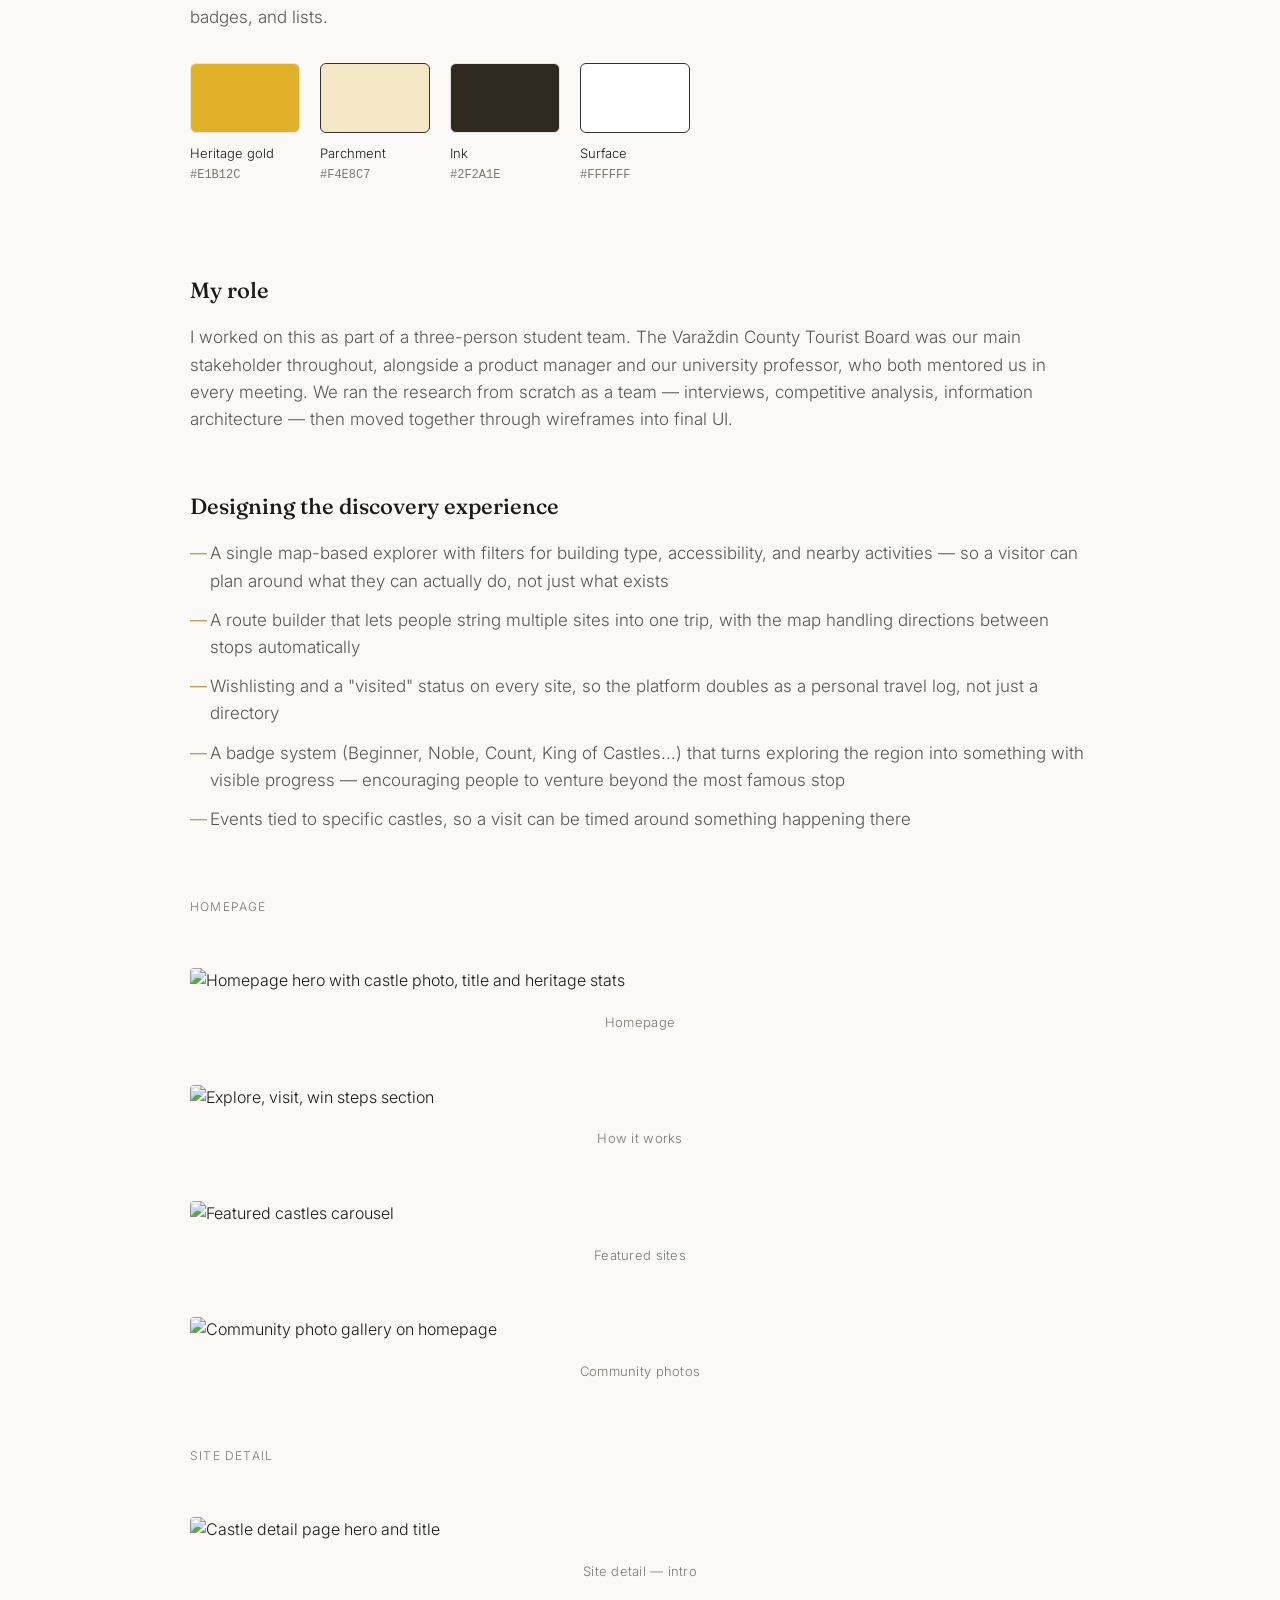
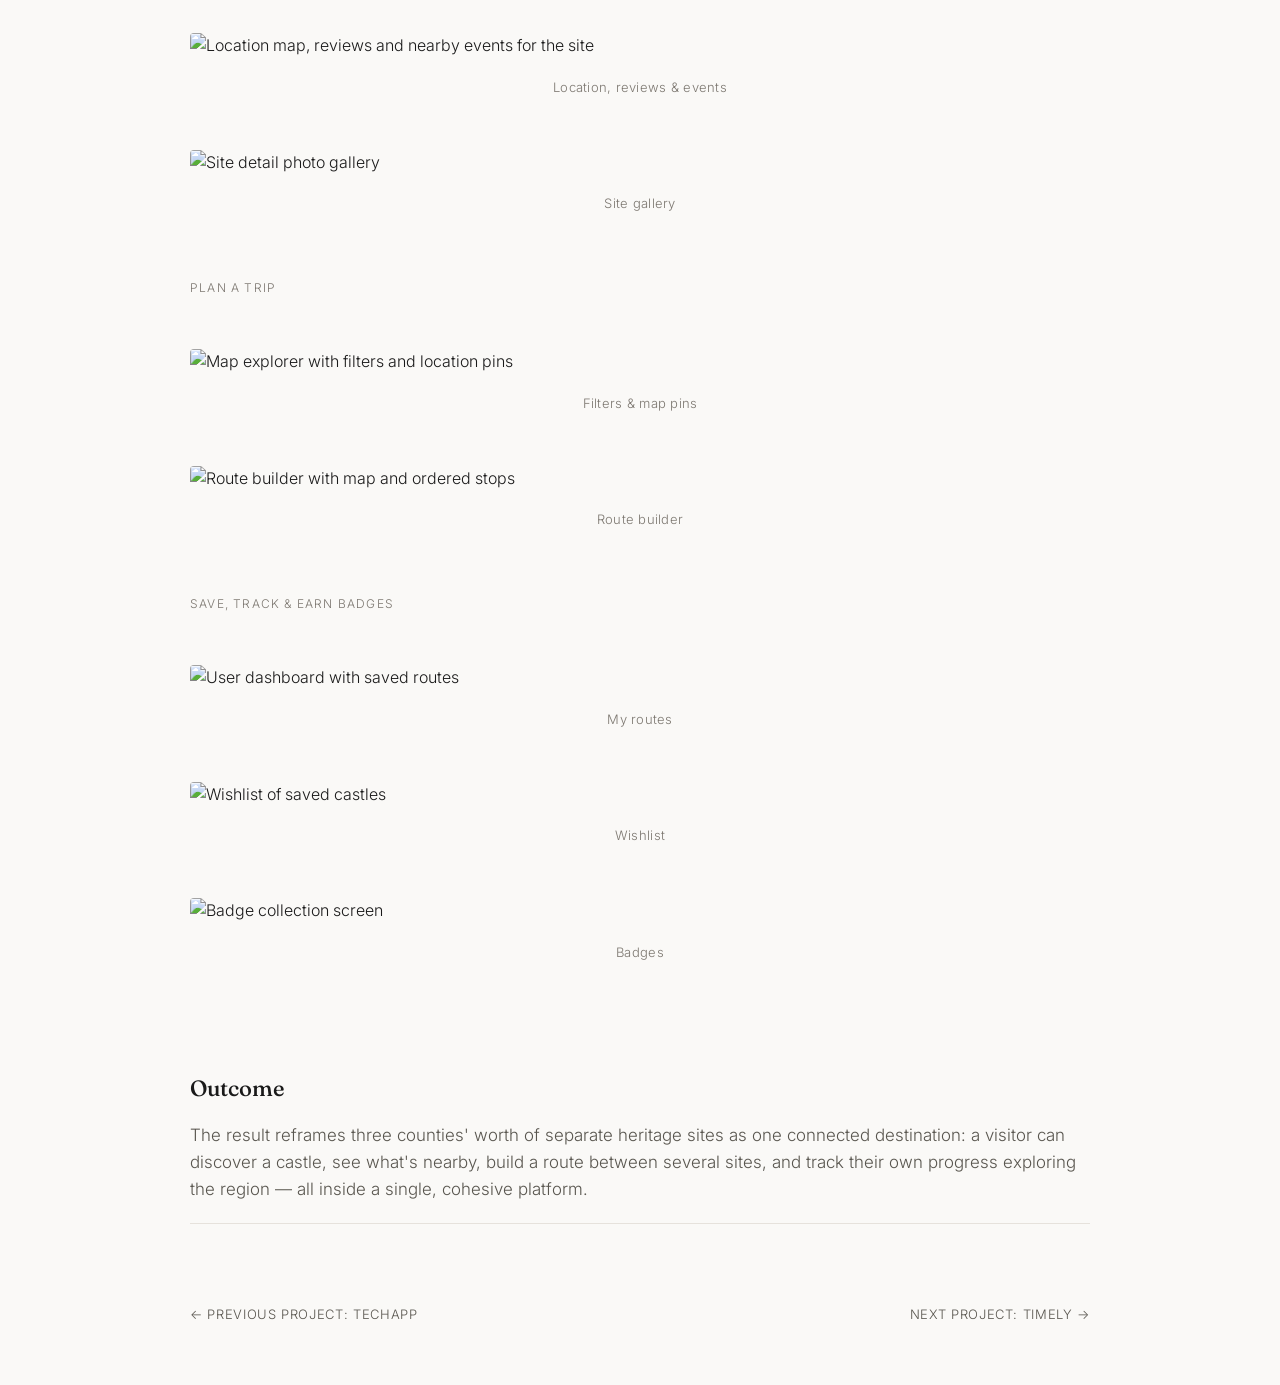
==== commit 231c079e: "Add files via upload" ====
--- a/castles.html
+++ b/castles.html
@@ -4,9 +4,10 @@
 <meta charset="UTF-8">
 <meta name="viewport" content="width=device-width, initial-scale=1.0">
 <title>Castles of Northern Croatia — Lorena Sostar</title>
-<link rel="stylesheet" href="style.css">
+<link rel="stylesheet" href="style-light.css">
 </head>
-<body style="--accent:#c9a24b;">
+<body style="--accent:#a8842f;">
+<div class="blobs"><span class="blob bl1"></span><span class="blob bl2"></span><span class="blob bl3"></span></div>
 
 <header>
   <div class="wrap">
@@ -107,57 +108,57 @@
 
     <div class="mosaic-label">Homepage</div>
     <div class="shot">
-      <img src="mockups/castles/home-hero-stats.png" alt="Homepage hero with castle photo, title and heritage stats" onclick="openLightbox('mockups/castles/home-hero-stats.png')">
+      <img src="mockups-light/castles/home-hero-stats.png" alt="Homepage hero with castle photo, title and heritage stats" onclick="openLightbox('mockups-light/castles/home-hero-stats.png')">
       <p class="shot-caption">Homepage</p>
     </div>
     <div class="shot">
-      <img src="mockups/castles/steps.png" alt="Explore, visit, win steps section" onclick="openLightbox('mockups/castles/steps.png')">
+      <img src="mockups-light/castles/steps.png" alt="Explore, visit, win steps section" onclick="openLightbox('mockups-light/castles/steps.png')">
       <p class="shot-caption">How it works</p>
     </div>
     <div class="shot">
-      <img src="mockups/castles/carousel.png" alt="Featured castles carousel" onclick="openLightbox('mockups/castles/carousel.png')">
+      <img src="mockups-light/castles/carousel.png" alt="Featured castles carousel" onclick="openLightbox('mockups-light/castles/carousel.png')">
       <p class="shot-caption">Featured sites</p>
     </div>
     <div class="shot">
-      <img src="mockups/castles/community-photos.png" alt="Community photo gallery on homepage" onclick="openLightbox('mockups/castles/community-photos.png')">
+      <img src="mockups-light/castles/community-photos.png" alt="Community photo gallery on homepage" onclick="openLightbox('mockups-light/castles/community-photos.png')">
       <p class="shot-caption">Community photos</p>
     </div>
 
     <div class="mosaic-label">Site detail</div>
     <div class="shot">
-      <img src="mockups/castles/detail-hero.png" alt="Castle detail page hero and title" onclick="openLightbox('mockups/castles/detail-hero.png')">
+      <img src="mockups-light/castles/detail-hero.png" alt="Castle detail page hero and title" onclick="openLightbox('mockups-light/castles/detail-hero.png')">
       <p class="shot-caption">Site detail — intro</p>
     </div>
     <div class="shot">
-      <img src="mockups/castles/detail-secondary.png" alt="Location map, reviews and nearby events for the site" onclick="openLightbox('mockups/castles/detail-secondary.png')">
+      <img src="mockups-light/castles/detail-secondary.png" alt="Location map, reviews and nearby events for the site" onclick="openLightbox('mockups-light/castles/detail-secondary.png')">
       <p class="shot-caption">Location, reviews &amp; events</p>
     </div>
     <div class="shot">
-      <img src="mockups/castles/site-gallery.png" alt="Site detail photo gallery" onclick="openLightbox('mockups/castles/site-gallery.png')">
+      <img src="mockups-light/castles/site-gallery.png" alt="Site detail photo gallery" onclick="openLightbox('mockups-light/castles/site-gallery.png')">
       <p class="shot-caption">Site gallery</p>
     </div>
 
     <div class="mosaic-label">Plan a trip</div>
     <div class="shot">
-      <img src="mockups/castles/map-filters.png" alt="Map explorer with filters and location pins" onclick="openLightbox('mockups/castles/map-filters.png')">
+      <img src="mockups-light/castles/map-filters.png" alt="Map explorer with filters and location pins" onclick="openLightbox('mockups-light/castles/map-filters.png')">
       <p class="shot-caption">Filters &amp; map pins</p>
     </div>
     <div class="shot">
-      <img src="mockups/castles/route-map.png" alt="Route builder with map and ordered stops" onclick="openLightbox('mockups/castles/route-map.png')">
+      <img src="mockups-light/castles/route-map.png" alt="Route builder with map and ordered stops" onclick="openLightbox('mockups-light/castles/route-map.png')">
       <p class="shot-caption">Route builder</p>
     </div>
 
     <div class="mosaic-label">Save, track &amp; earn badges</div>
     <div class="shot">
-      <img src="mockups/castles/dashboard.png" alt="User dashboard with saved routes" onclick="openLightbox('mockups/castles/dashboard.png')">
+      <img src="mockups-light/castles/dashboard.png" alt="User dashboard with saved routes" onclick="openLightbox('mockups-light/castles/dashboard.png')">
       <p class="shot-caption">My routes</p>
     </div>
     <div class="shot">
-      <img src="mockups/castles/wishlist.png" alt="Wishlist of saved castles" onclick="openLightbox('mockups/castles/wishlist.png')">
+      <img src="mockups-light/castles/wishlist.png" alt="Wishlist of saved castles" onclick="openLightbox('mockups-light/castles/wishlist.png')">
       <p class="shot-caption">Wishlist</p>
     </div>
     <div class="shot">
-      <img src="mockups/castles/badges.png" alt="Badge collection screen" onclick="openLightbox('mockups/castles/badges.png')">
+      <img src="mockups-light/castles/badges.png" alt="Badge collection screen" onclick="openLightbox('mockups-light/castles/badges.png')">
       <p class="shot-caption">Badges</p>
     </div>
 
@@ -178,5 +179,6 @@
 </div>
 
 <script src="script.js"></script>
+<script>const hdr=document.querySelector('header');addEventListener('scroll',()=>hdr.classList.toggle('on',scrollY>18));</script>
 </body>
 </html>
--- a/style-light.css
+++ b/style-light.css
@@ -0,0 +1,501 @@
+@import url('https://fonts.googleapis.com/css2?family=Fraunces:opsz,wght@9..144,300;9..144,400;9..144,500&family=Inter:wght@300;400;500&display=swap');
+
+:root{
+  --bg:#faf9f7;
+  --text:#1a1a1a;
+  --text-muted:#59564f;
+  --text-faint:#7d7871;
+  --accent:#b5654a;
+  --line:#e6e2dc;
+  --serif: 'Fraunces', serif;
+  --sans: 'Inter', sans-serif;
+}
+
+*{margin:0;padding:0;box-sizing:border-box;}
+html{scroll-behavior:smooth;}
+body{
+  background:var(--bg);
+  color:var(--text);
+  font-family:var(--sans);
+  font-weight:300;
+  line-height:1.6;
+  -webkit-font-smoothing:antialiased;
+}
+a{color:var(--text);text-decoration:none;border-bottom:1px solid var(--text-faint);transition:border-color .25s ease, color .25s ease;}
+a:hover{color:var(--accent);border-color:var(--accent);}
+::selection{background:var(--accent);color:#fff;}
+
+.wrap{max-width:900px;margin:0 auto;padding:0 28px;}
+.wrap-narrow{max-width:700px;margin:0 auto;padding:0 28px;}
+
+/* ---------- NAV ---------- */
+header{
+  position:fixed;top:0;left:0;right:0;z-index:100;
+  background:rgba(250,249,247,.9); backdrop-filter:blur(12px);
+  padding:22px 0;
+}
+header .wrap{display:flex;justify-content:space-between;align-items:center;}
+.logo{font-family:var(--serif);font-size:17px;letter-spacing:.02em;}
+.logo a{border:none;}
+nav ul{display:flex;gap:28px;list-style:none;}
+nav a{font-size:13px;letter-spacing:.06em;text-transform:uppercase;border:none;color:var(--text-muted);}
+nav a:hover{color:var(--text);}
+
+/* ---------- HERO ---------- */
+.hero{min-height:88vh;display:flex;flex-direction:column;justify-content:center;padding-top:80px;}
+.hero .eyebrow{font-size:13px;letter-spacing:.12em;text-transform:uppercase;color:var(--text-muted);margin-bottom:28px;}
+.hero h1{font-family:var(--serif);font-weight:400;font-size:clamp(38px, 6.5vw, 64px);line-height:1.08;letter-spacing:-.01em;max-width:15ch;}
+.hero h1 em{font-style:italic;color:var(--accent);}
+.hero .sub{margin-top:28px;font-size:18px;color:var(--text-muted);max-width:46ch;font-weight:300;}
+.hero .scroll-cue{margin-top:56px;font-size:12px;letter-spacing:.1em;text-transform:uppercase;color:var(--text-faint);}
+
+/* ---------- SECTIONS ---------- */
+section{padding:110px 0;border-top:1px solid var(--line);}
+.section-label{font-size:13px;letter-spacing:.12em;text-transform:uppercase;color:var(--accent);margin-bottom:20px;}
+h2.section-title{font-family:var(--serif);font-weight:400;font-size:clamp(26px, 4vw, 38px);margin-bottom:30px;max-width:20ch;}
+p{font-size:17px;color:var(--text-muted);max-width:none;margin-bottom:20px;}
+p:last-child{margin-bottom:0;}
+p strong{color:var(--text);font-weight:500;}
+
+/* ---------- ABOUT ---------- */
+.about-grid{display:grid;grid-template-columns:170px 1fr;gap:44px;align-items:start;}
+.about-photo{width:170px;height:170px;border-radius:50%;overflow:hidden;filter:grayscale(.15);}
+.about-photo img{width:100%;height:100%;object-fit:cover;display:block;}
+
+/* ---------- PROJECT GRID (index) — clean, typographic, no busy photos ---------- */
+.project-grid{display:grid;grid-template-columns:1fr 1fr;gap:20px;margin-top:20px;}
+.project-card{
+  position:relative;
+  border:1px solid var(--line);
+  border-left:3px solid var(--card-accent, var(--accent));
+  border-radius:4px;
+  padding:32px 28px;
+  min-height:220px;
+  display:flex;
+  flex-direction:column;
+  justify-content:space-between;
+  text-decoration:none;
+  background:var(--bg-raised);
+  overflow:hidden;
+  transition:border-color .3s ease, transform .3s ease, background .3s ease;
+}
+.project-card .card-ghost-num{
+  position:absolute;
+  top:-30px; right:-10px;
+  font-family:var(--serif);
+  font-size:150px;
+  font-weight:400;
+  line-height:1;
+  color:var(--card-accent, var(--accent));
+  opacity:.08;
+  pointer-events:none;
+  transition:opacity .3s ease, transform .4s ease;
+}
+.project-card:hover .card-ghost-num{opacity:.16; transform:translateY(-4px);}
+.project-card:hover{transform:translateY(-3px); background:#efece6;}
+.project-card .card-num{font-size:12px;letter-spacing:.1em;text-transform:uppercase;color:var(--card-accent, var(--accent));margin-bottom:16px;}
+.project-card .card-title{font-family:var(--serif);font-size:28px;color:var(--text);margin-bottom:10px;}
+.project-card .card-desc{font-size:14px;color:var(--text-muted);max-width:38ch;line-height:1.55;}
+.project-card .card-cta{margin-top:20px;font-size:12px;letter-spacing:.08em;text-transform:uppercase;color:var(--text);}
+.project-card:hover .card-cta{color:var(--card-accent, var(--accent));}
+
+.project-card.soon{opacity:.4;cursor:default;pointer-events:none;background:transparent;}
+
+@media (max-width:640px){
+  .project-grid{grid-template-columns:1fr;}
+}
+
+/* ---------- SHOT (single wide mockup composite, used in case studies) ---------- */
+.shot{margin:52px 0;}
+.shot img{
+  width:100%;
+  display:block;
+  cursor:zoom-in;
+  border-radius:4px;
+}
+.shot-caption{
+  margin-top:18px;
+  font-size:13px;
+  letter-spacing:.02em;
+  color:var(--text-faint);
+  text-align:center;
+  white-space:nowrap;
+  overflow:hidden;
+  text-overflow:ellipsis;
+}
+.shot.single-phone{
+  max-width:380px;
+  margin-left:auto;
+  margin-right:auto;
+}
+
+/* ---------- CONTACT ---------- */
+.contact h2{font-family:var(--serif);font-weight:400;font-size:clamp(32px,6vw,52px);max-width:16ch;margin-bottom:32px;}
+.contact-links{display:flex;flex-direction:column;gap:14px;margin-top:32px;}
+.contact-links a{font-size:19px;display:inline-block;width:fit-content;border:none;color:var(--text-muted);}
+.contact-links a:hover{color:var(--accent);}
+
+footer{padding:36px 0 56px;font-size:13px;color:var(--text-faint);display:flex;justify-content:space-between;}
+
+/* =========================================================
+   CASE STUDY PAGE
+   ========================================================= */
+.case-hero{padding:130px 0 60px;border-top:none;}
+.back-link{
+  display:inline-flex;align-items:center;gap:8px;
+  font-size:13px;letter-spacing:.05em;text-transform:uppercase;
+  color:var(--text-muted);border:none;margin-bottom:40px;
+}
+.back-link:hover{color:var(--accent);}
+.case-eyebrow{font-size:13px;letter-spacing:.1em;text-transform:uppercase;color:var(--accent);margin-bottom:18px;}
+.case-title{font-family:var(--serif);font-weight:400;font-size:clamp(34px,6vw,54px);line-height:1.05;margin-bottom:20px;}
+.case-tagline{font-size:18px;color:var(--text-muted);max-width:none;}
+
+.case-meta{
+  display:grid;grid-template-columns:repeat(3,1fr);gap:24px;
+  margin:48px 0 0;padding:26px 0;
+  border-top:1px solid var(--line);border-bottom:1px solid var(--line);
+}
+.meta-item .meta-label{font-size:12px;letter-spacing:.08em;text-transform:uppercase;color:var(--text-faint);margin-bottom:8px;}
+.meta-item .meta-value{font-size:15px;color:var(--text);}
+
+.case-block{padding:56px 0 0;}
+.case-block h3, .final-thoughts h3{font-family:var(--serif);font-weight:500;font-size:22px;margin-bottom:16px;color:var(--text);}
+.case-block ul{list-style:none;max-width:none;}
+.case-block ul li{font-size:17px;color:var(--text-muted);padding-left:20px;position:relative;margin-bottom:12px;}
+.case-block ul li::before{content:"—";position:absolute;left:0;color:var(--accent);}
+
+/* ---------- CROP MOSAIC GALLERY (real pre-cropped images) ---------- */
+.mosaic-label{
+  font-size:12px;letter-spacing:.1em;text-transform:uppercase;color:var(--text-faint);
+  margin:64px 0 18px;
+}
+.mosaic{
+  display:grid;
+  grid-template-columns:repeat(6, 1fr);
+  grid-auto-rows:100px;
+  grid-auto-flow:dense;
+  gap:12px;
+}
+.crop{
+  border:1px solid var(--line);
+  border-radius:5px;
+  cursor:pointer;
+  position:relative;
+  overflow:hidden;
+  transition:transform .3s ease, border-color .3s ease;
+  background:#f4f2ee;
+}
+.crop img{
+  width:100%;height:100%;
+  object-fit:cover;
+  display:block;
+  transition:transform .4s ease;
+}
+.crop:hover{transform:translateY(-4px);border-color:var(--accent);}
+.crop:hover img{transform:scale(1.03);}
+.crop-tag{
+  position:absolute;bottom:8px;left:10px;z-index:2;
+  font-size:11px;letter-spacing:.04em;color:#fff;
+  background:rgba(26,26,26,.16);padding:3px 8px;border-radius:3px;
+  opacity:0;transition:opacity .25s ease;
+  pointer-events:none;
+}
+.crop:hover .crop-tag{opacity:1;}
+
+.c-1x1{grid-column:span 2;grid-row:span 2;}
+.c-2x1{grid-column:span 3;grid-row:span 2;}
+.c-1x2{grid-column:span 2;grid-row:span 3;}
+.c-2x2{grid-column:span 4;grid-row:span 3;}
+.c-3x1{grid-column:span 6;grid-row:span 2;}
+.c-1sm{grid-column:span 2;grid-row:span 1;}
+
+/* ---------- PHONE FLATLAY (TechApp mobile screens, shown whole) ---------- */
+.flatlay{
+  display:flex;
+  flex-wrap:wrap;
+  align-items:flex-start;
+  gap:28px 22px;
+  padding:10px 0 30px;
+}
+.phone{
+  border-radius:14px;
+  border:1px solid var(--line);
+  overflow:hidden;
+  box-shadow:0 14px 34px rgba(26,26,26,.10);
+  cursor:pointer;
+  position:relative;
+  transition:transform .3s ease, box-shadow .3s ease;
+  flex-shrink:0;
+}
+.phone img{width:100%;display:block;}
+.phone:hover{transform:translateY(-6px) rotate(0deg) !important;box-shadow:0 20px 40px rgba(26,26,26,.14);}
+.phone .crop-tag{
+  position:absolute;bottom:8px;left:8px;right:8px;z-index:2;
+  font-size:11px;letter-spacing:.03em;color:#fff;
+  background:rgba(26,26,26,.16);padding:3px 8px;border-radius:3px;
+  opacity:0;transition:opacity .25s ease;
+  text-align:center;
+}
+.phone:hover .crop-tag{opacity:1;}
+.phone.lg{width:150px;}
+.phone.md{width:120px;}
+.phone.sm{width:98px;}
+.phone.r1{transform:rotate(-2deg);margin-top:14px;}
+.phone.r2{transform:rotate(1.5deg);}
+.phone.r3{transform:rotate(-1deg);margin-top:26px;}
+.phone.r4{transform:rotate(2deg);margin-top:6px;}
+
+@media (max-width:700px){
+  .mosaic{grid-template-columns:repeat(2,1fr);grid-auto-rows:140px;}
+  .c-1x1,.c-2x1,.c-1x2,.c-2x2,.c-3x1,.c-1sm{grid-column:span 2;grid-row:span 2;}
+  .flatlay{gap:16px;}
+  .phone.lg{width:110px;}
+  .phone.md{width:95px;}
+  .phone.sm{width:80px;}
+}
+
+/* ---------- UNIFORM GRID (no gaps, consistent sizing) ---------- */
+.ugrid{
+  display:grid;
+  grid-template-columns:repeat(3, 1fr);
+  gap:16px;
+  margin:10px 0 30px;
+}
+.ugrid.cols-2{grid-template-columns:repeat(2, 1fr);}
+.ucard{
+  border:1px solid var(--line);
+  border-radius:6px;
+  overflow:hidden;
+  cursor:pointer;
+  background:#f4f2ee;
+  transition:transform .25s ease, border-color .25s ease;
+}
+.ucard:hover{transform:translateY(-4px);border-color:var(--accent);}
+.ucard .uimg-wrap{
+  width:100%;
+  aspect-ratio:4/3;
+  overflow:hidden;
+}
+.ucard.tall .uimg-wrap{aspect-ratio:9/16;}
+.ucard img{width:100%;height:100%;object-fit:cover;object-position:top;display:block;transition:transform .4s ease;}
+.ucard:hover img{transform:scale(1.03);}
+.ucard .ucaption{
+  padding:12px 14px;
+  font-size:13px;
+  color:var(--text-muted);
+  border-top:1px solid var(--line);
+}
+@media (max-width:700px){
+  .ugrid{grid-template-columns:repeat(2,1fr);}
+}
+
+/* ---------- LIGHTBOX ---------- */
+.lightbox{
+  position:fixed;inset:0;z-index:1000;
+  background:rgba(250,249,247,.97);
+  display:none;
+  align-items:center;justify-content:center;
+  padding:40px;
+  cursor:zoom-out;
+}
+.lightbox.active{display:flex;}
+.lightbox img{max-width:100%;max-height:100%;border-radius:4px;box-shadow:0 20px 60px rgba(26,26,26,.16);}
+.lightbox-close{
+  position:absolute;top:24px;right:32px;
+  font-size:14px;letter-spacing:.08em;text-transform:uppercase;
+  color:var(--text-muted);border:none;
+}
+
+@media (max-width:640px){
+  .about-grid{grid-template-columns:1fr;}
+  .about-photo{width:110px;height:110px;}
+  .case-meta{grid-template-columns:1fr;gap:16px;}
+  nav ul{gap:16px;}
+  nav a{font-size:11px;}
+}
+@media (prefers-reduced-motion: reduce){
+  html{scroll-behavior:auto;}
+  *{transition:none !important;}
+}
+:focus-visible{outline:2px solid var(--accent);outline-offset:3px;}
+
+/* ---------- HOW MIGHT WE callout ---------- */
+.hmw{
+  margin:64px 0;
+  padding:48px 40px;
+  border-top:1px solid var(--line);
+  border-bottom:1px solid var(--line);
+  text-align:center;
+}
+.hmw-eyebrow{
+  font-size:12px;letter-spacing:.14em;text-transform:uppercase;
+  color:var(--accent);margin-bottom:18px;
+}
+.hmw-question{
+  font-family:var(--serif);
+  font-style:italic;
+  font-weight:400;
+  font-size:clamp(22px, 3.2vw, 32px);
+  line-height:1.4;
+  max-width:34ch;
+  margin:0 auto;
+  color:var(--text);
+}
+
+/* ---------- STAT / QUOTE callout ---------- */
+.stat-callout{
+  margin:56px 0;
+  padding:40px 0;
+  text-align:center;
+}
+.stat-number{
+  font-family:var(--serif);
+  font-size:clamp(48px, 8vw, 84px);
+  color:var(--accent);
+  line-height:1;
+  margin-bottom:16px;
+}
+.stat-desc{
+  font-size:16px;
+  color:var(--text-muted);
+  max-width:44ch;
+  margin:0 auto;
+}
+.stat-cite{
+  font-size:12px;
+  color:var(--text-faint);
+  margin-top:10px;
+  letter-spacing:.03em;
+}
+.pull-quote{
+  font-family:var(--serif);
+  font-style:italic;
+  font-size:clamp(20px,2.8vw,26px);
+  line-height:1.5;
+  color:var(--text);
+  max-width:40ch;
+  margin:0 auto;
+  text-align:center;
+}
+.pull-quote-cite{
+  display:block;
+  margin-top:14px;
+  font-family:var(--sans);
+  font-style:normal;
+  font-size:12px;
+  letter-spacing:.06em;
+  text-transform:uppercase;
+  color:var(--text-faint);
+}
+
+/* ---------- BEFORE / AFTER testing comparison ---------- */
+.iteration{margin:44px 0;padding:28px 0;border-top:1px solid var(--line);}
+.iteration-num{
+  font-size:12px;letter-spacing:.1em;text-transform:uppercase;
+  color:var(--accent);margin-bottom:10px;
+}
+.iteration-title{
+  font-family:var(--serif);font-size:20px;color:var(--text);margin-bottom:14px;
+}
+.iteration-feedback{
+  font-size:15px;color:var(--text-muted);margin-bottom:22px;
+}
+.iteration-feedback strong{color:var(--text);font-weight:500;}
+.before-after{
+  display:grid;
+  grid-template-columns:1fr 1fr;
+  gap:24px;
+}
+.ba-panel{
+  border:1px solid var(--line);
+  border-radius:6px;
+  padding:20px 22px;
+}
+.ba-panel.after-panel{border-color:rgba(181,101,74,.4);}
+.ba-label{
+  font-size:11px;letter-spacing:.1em;text-transform:uppercase;
+  color:var(--text-faint);margin-bottom:10px;
+}
+.ba-panel.after-panel .ba-label{color:var(--accent);}
+.ba-text{font-size:15px;color:var(--text-muted);line-height:1.6;}
+@media (max-width:640px){
+  .before-after{grid-template-columns:1fr;}
+}
+
+/* ---------- FINAL THOUGHTS ---------- */
+.final-thoughts{margin-top:64px;padding-top:56px;border-top:1px solid var(--line);}
+.ft-grid{
+  display:grid;
+  grid-template-columns:1fr 1fr;
+  gap:40px;
+  margin-top:32px;
+}
+.ft-block h4{
+  font-family:var(--serif);font-weight:400;font-size:18px;
+  color:var(--accent);margin-bottom:12px;
+}
+.ft-block p{font-size:15px;}
+@media (max-width:640px){
+  .ft-grid{grid-template-columns:1fr;}
+}
+
+/* ---------- COLOR SWATCHES (design system) ---------- */
+.swatches{
+  display:flex;
+  flex-wrap:wrap;
+  gap:20px;
+  margin:32px 0;
+}
+.swatch{width:110px;}
+.swatch-color{
+  width:100%;
+  height:70px;
+  border-radius:6px;
+  border:1px solid var(--line);
+  margin-bottom:10px;
+}
+.swatch-name{font-size:13px;color:var(--text);margin-bottom:2px;}
+.swatch-hex{font-size:12px;color:var(--text-faint);font-family:monospace;}
+
+/* ---------- PROCESS STEPS ---------- */
+.process-step{
+  display:grid;
+  grid-template-columns:44px 1fr;
+  gap:20px;
+  margin-bottom:32px;
+}
+.process-num{
+  font-family:var(--serif);
+  font-size:22px;
+  color:var(--accent);
+}
+.process-body h4{
+  font-family:var(--serif);
+  font-weight:400;
+  font-size:18px;
+  color:var(--text);
+  margin-bottom:8px;
+}
+.process-body p{font-size:15px;}
+
+
+/* ===== ambient background (matches the home page) ===== */
+.blobs{position:fixed; inset:0; z-index:0; pointer-events:none; overflow:hidden;}
+.blob{position:absolute; border-radius:50%; filter:blur(80px); opacity:.42;}
+.bl1{width:440px;height:440px; background:#cfe3f5; top:-8%; left:-7%; animation:fa 21s ease-in-out infinite;}
+.bl2{width:380px;height:380px; background:#e9f0cc; top:42%; right:-9%; animation:fb 25s ease-in-out infinite;}
+.bl3{width:420px;height:420px; background:#f6e2d6; bottom:-12%; left:22%; animation:fc 29s ease-in-out infinite;}
+@keyframes fa{0%,100%{transform:translate(0,0) scale(1);}50%{transform:translate(130px,90px) scale(1.16);}}
+@keyframes fb{0%,100%{transform:translate(0,0) scale(1);}50%{transform:translate(-110px,-70px) scale(1.1);}}
+@keyframes fc{0%,100%{transform:translate(0,0) scale(1);}50%{transform:translate(80px,-100px) scale(1.14);}}
+
+main, header{position:relative; z-index:2;}
+
+/* glass header, same as home */
+header{
+  background:rgba(250,249,247,.82) !important;
+  backdrop-filter:blur(14px); -webkit-backdrop-filter:blur(14px);
+  border-bottom:1px solid transparent; transition:border-color .35s ease, background .35s ease;
+}
+header.on{border-color:var(--line); background:rgba(250,249,247,.93) !important;}
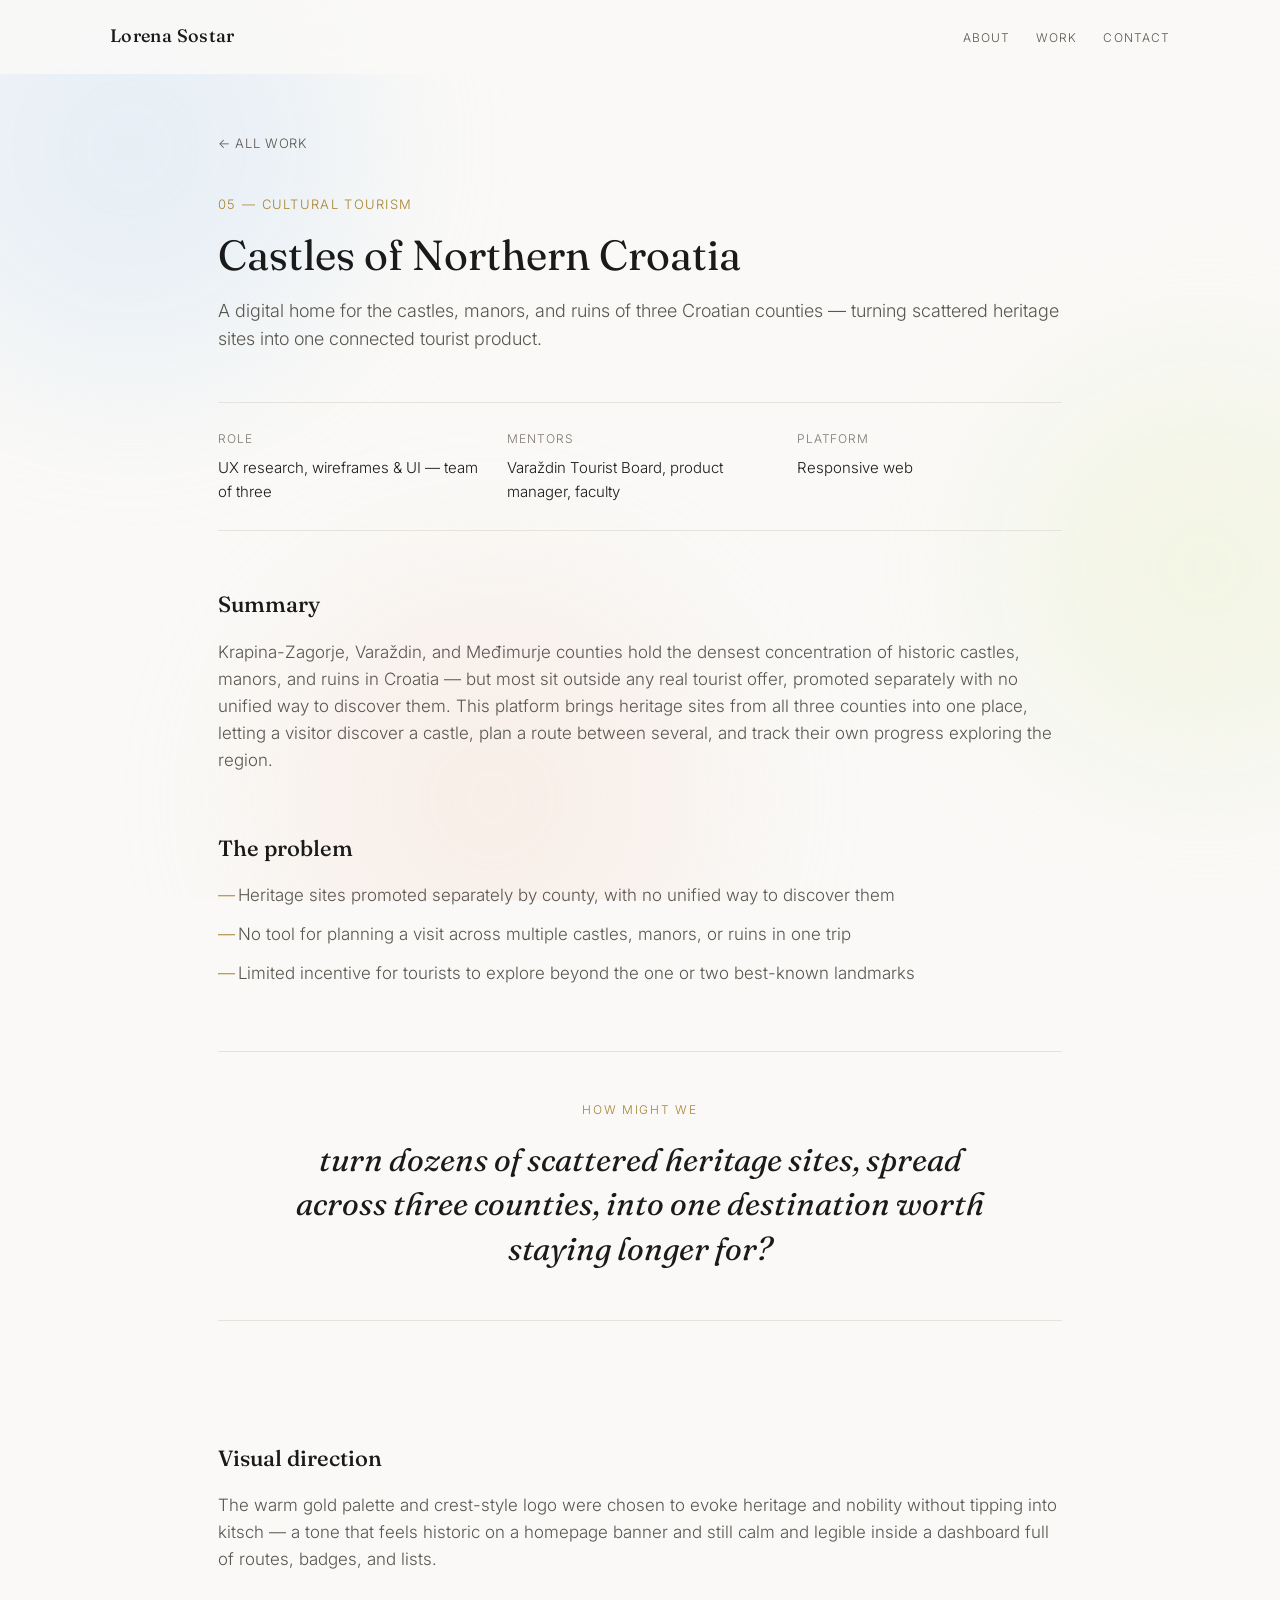
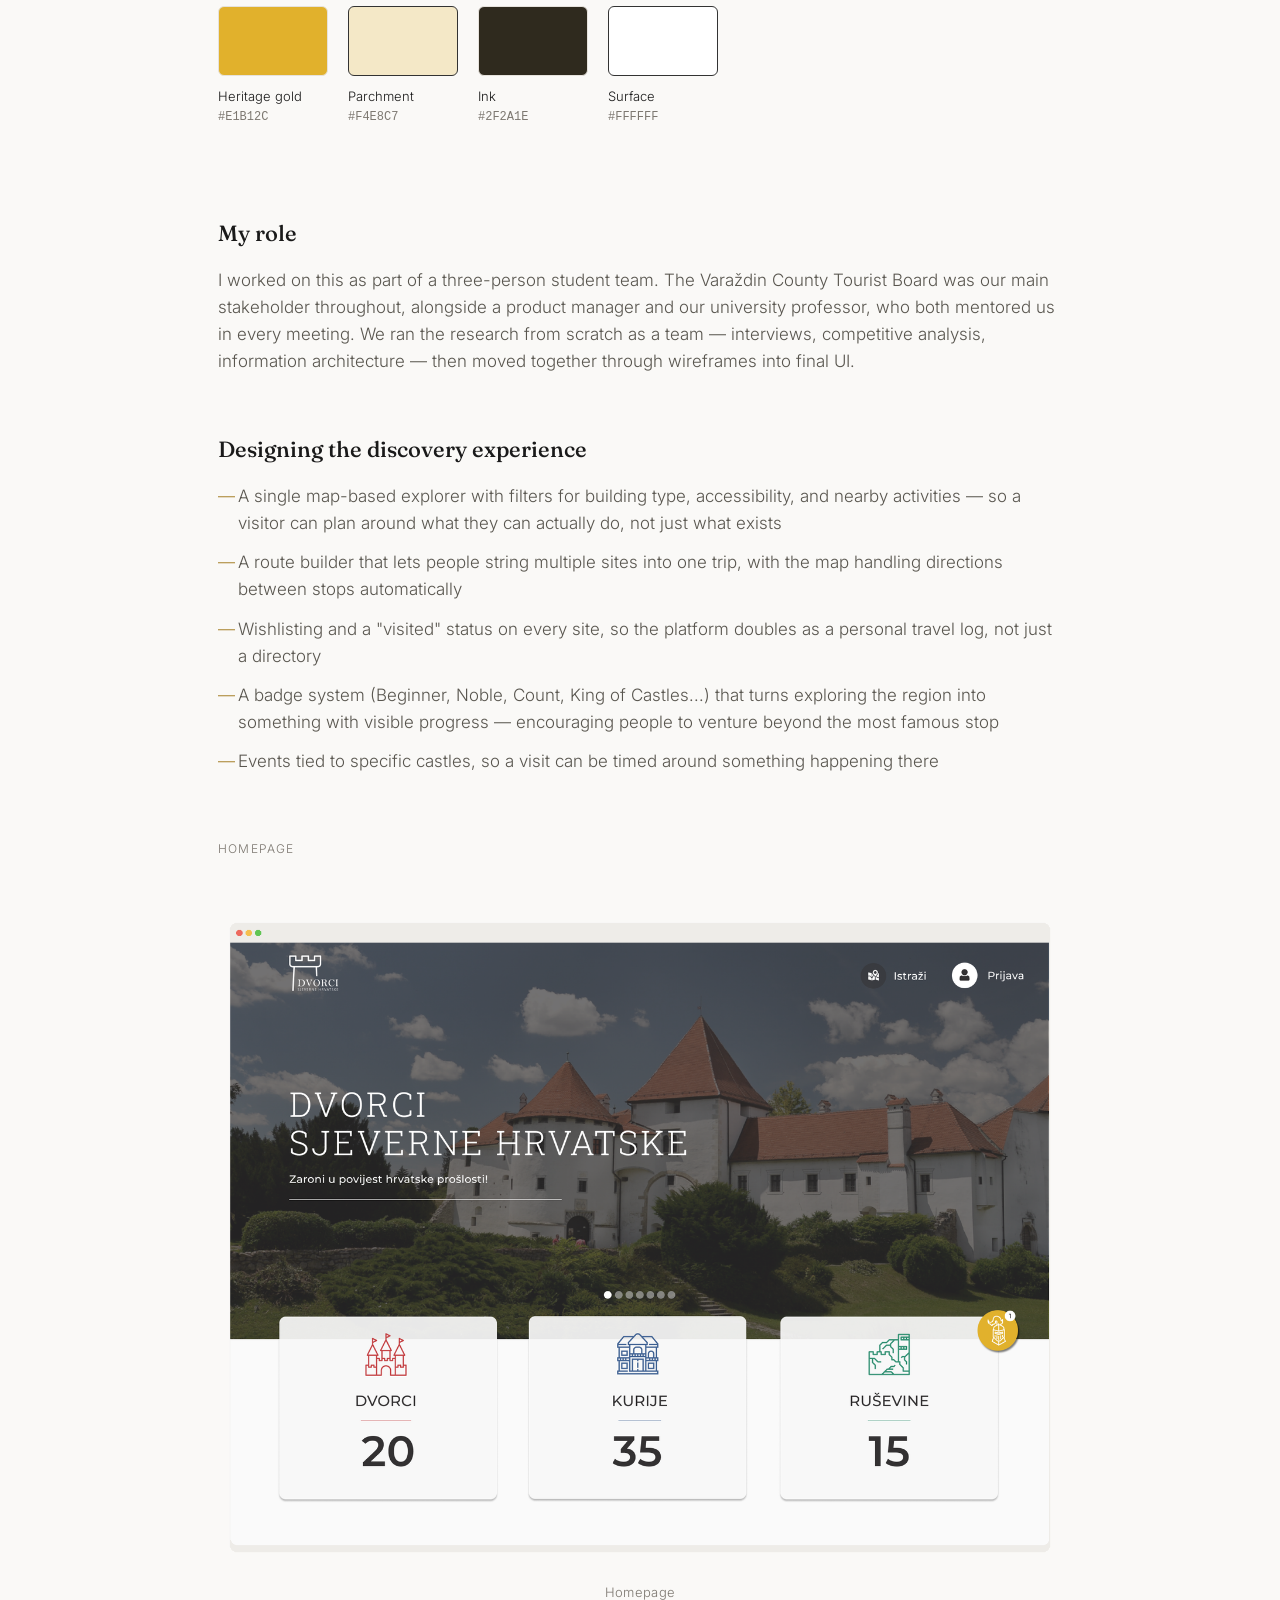
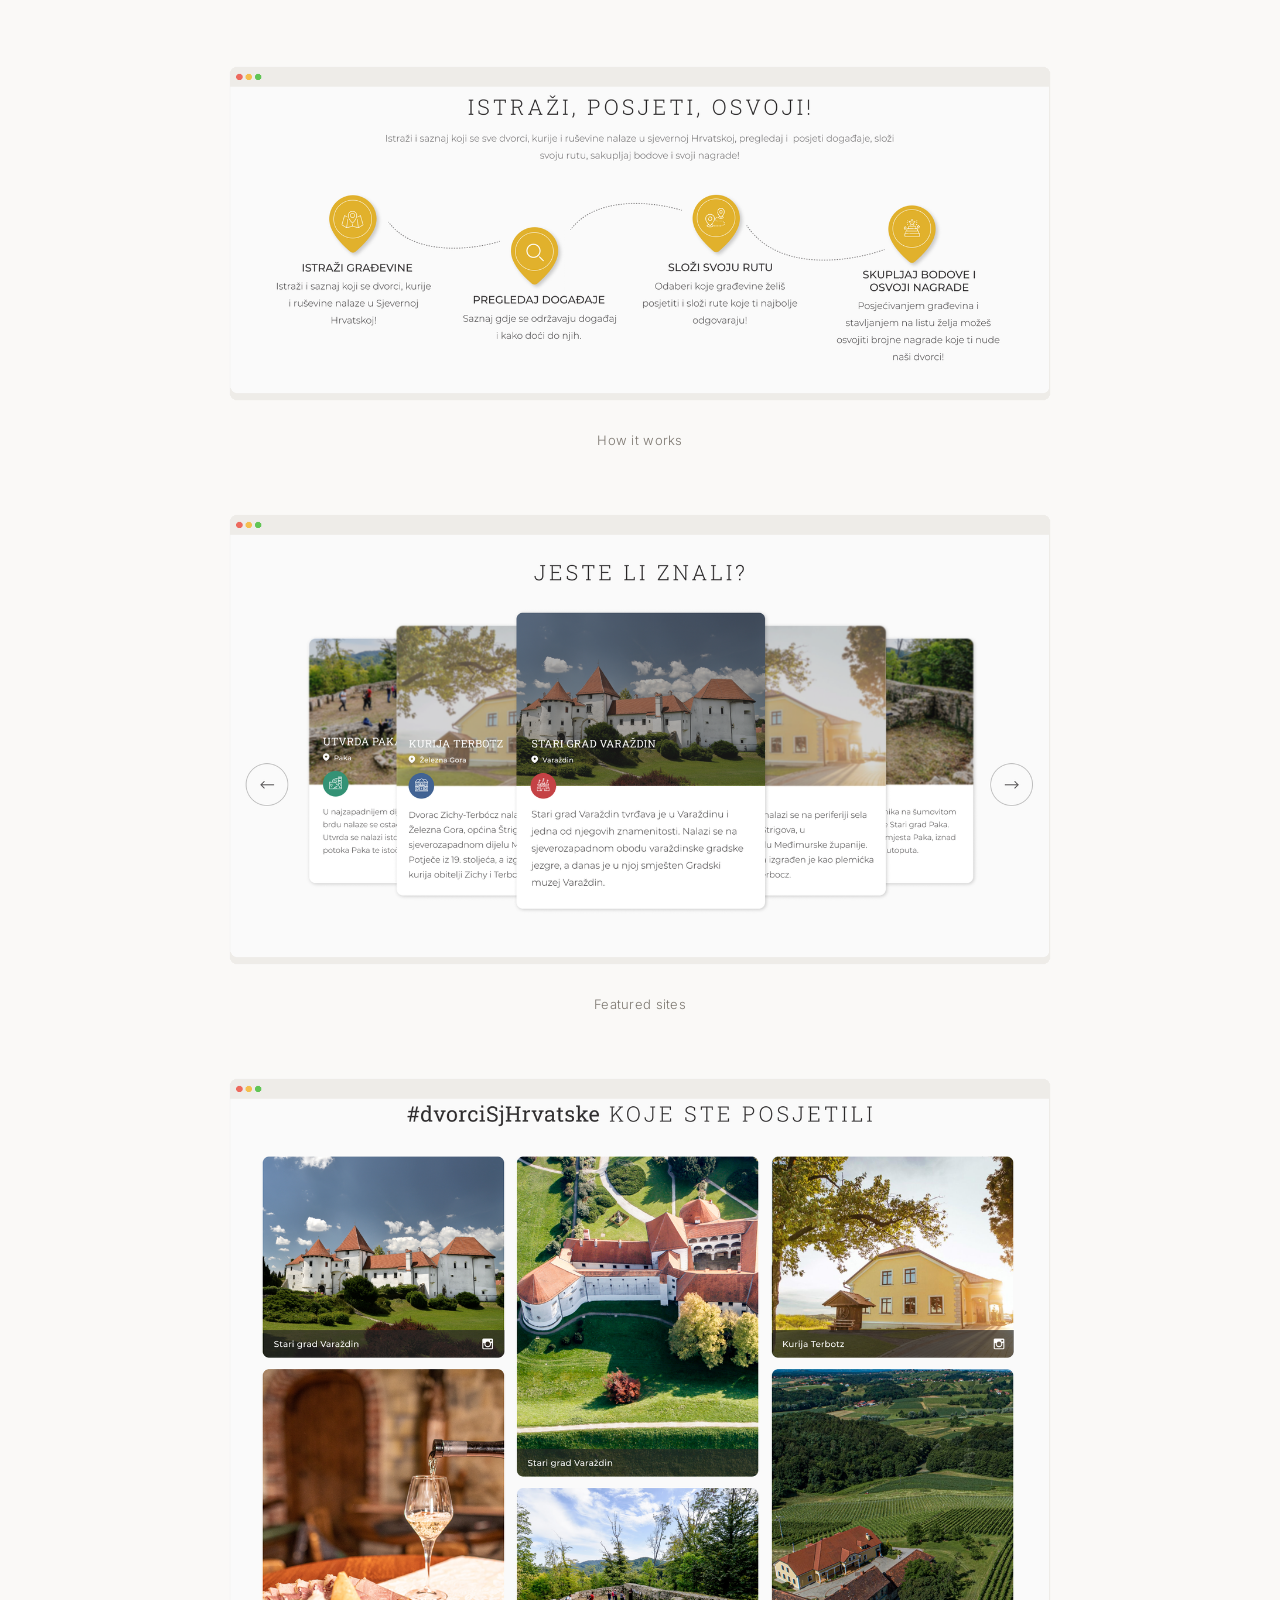
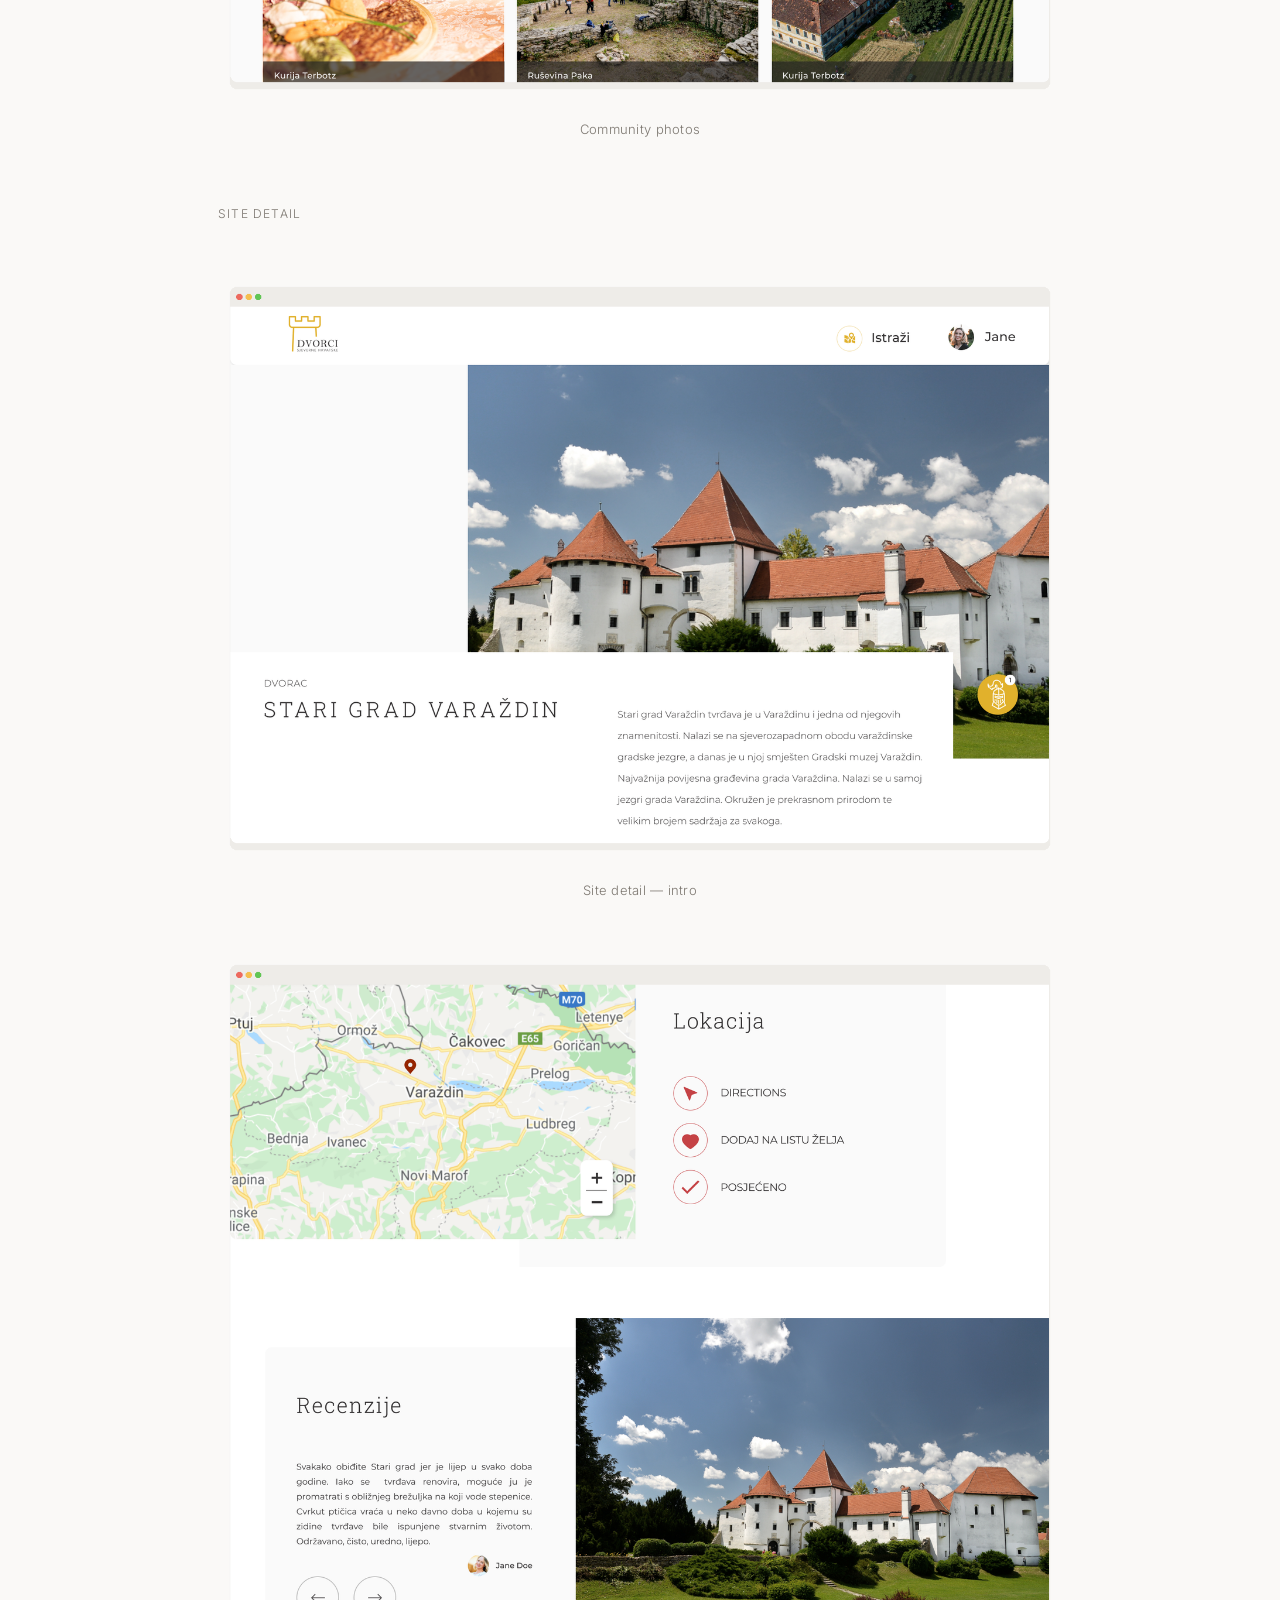
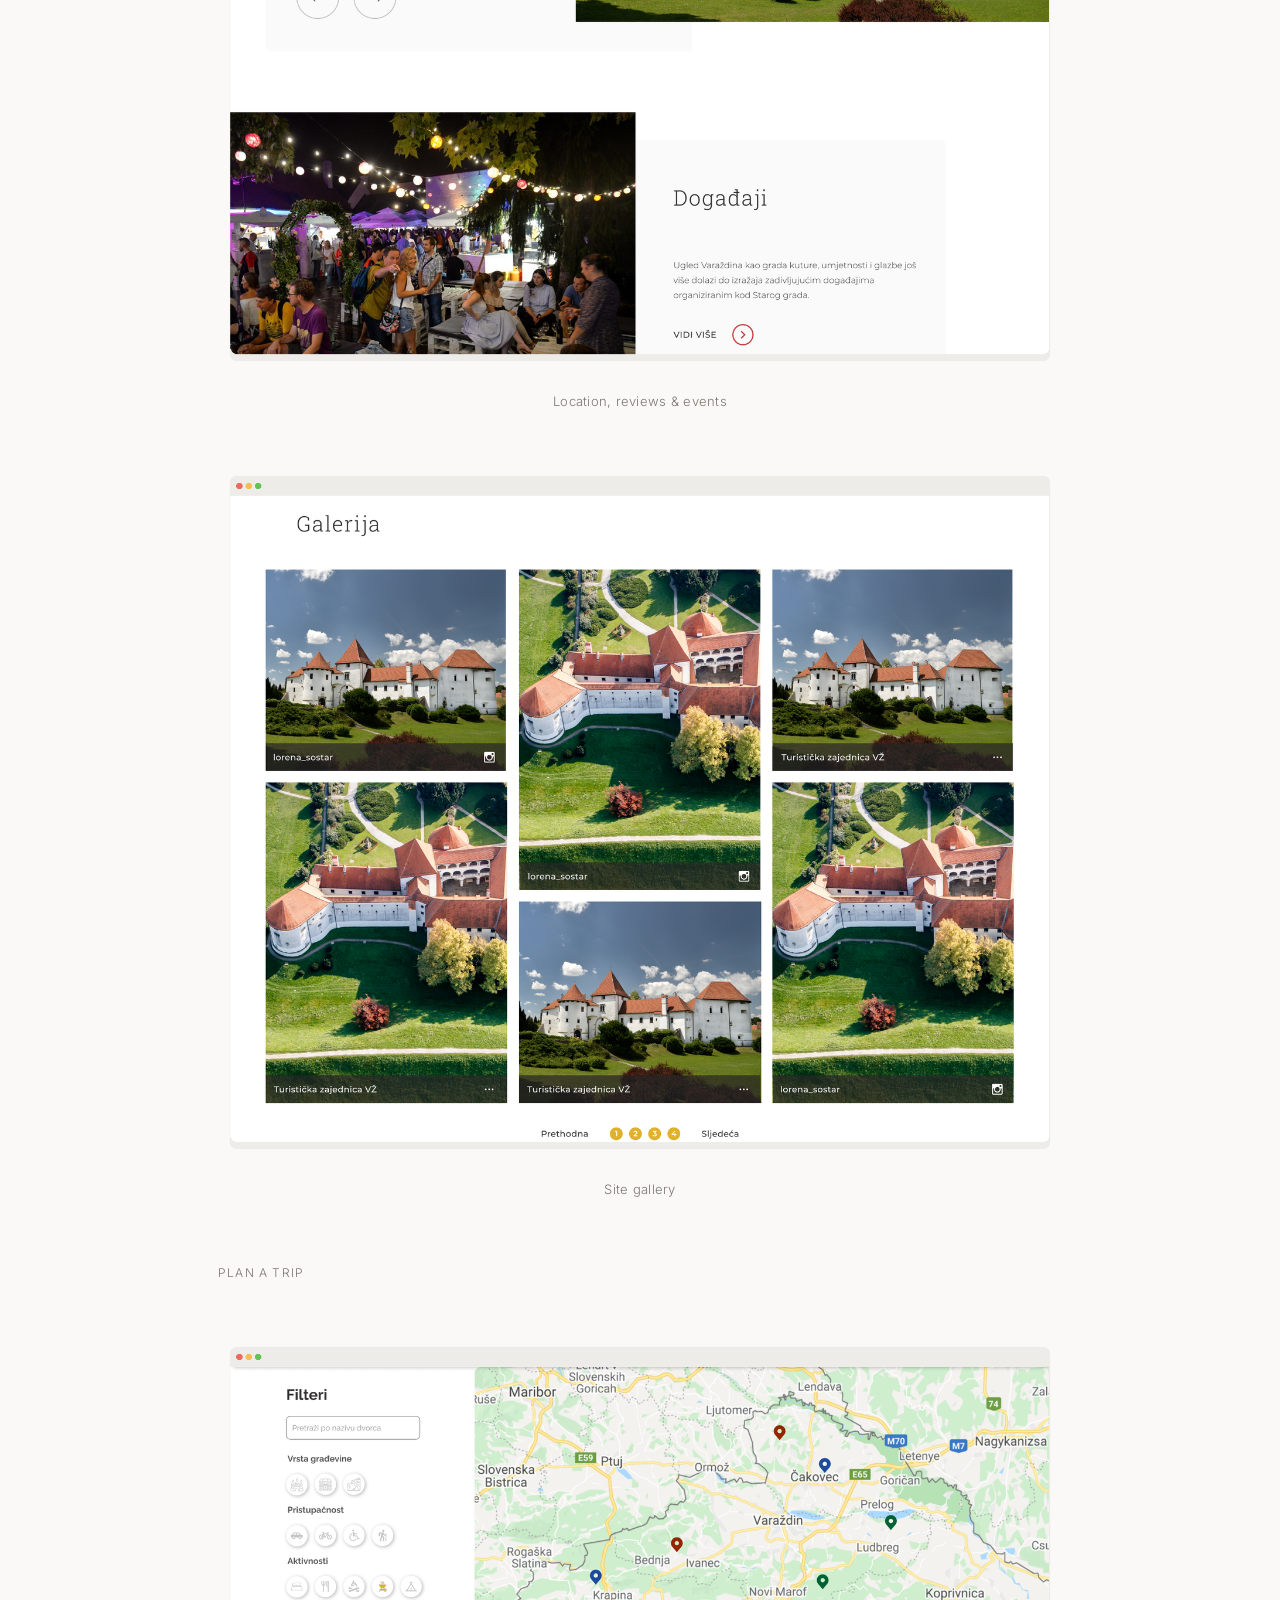
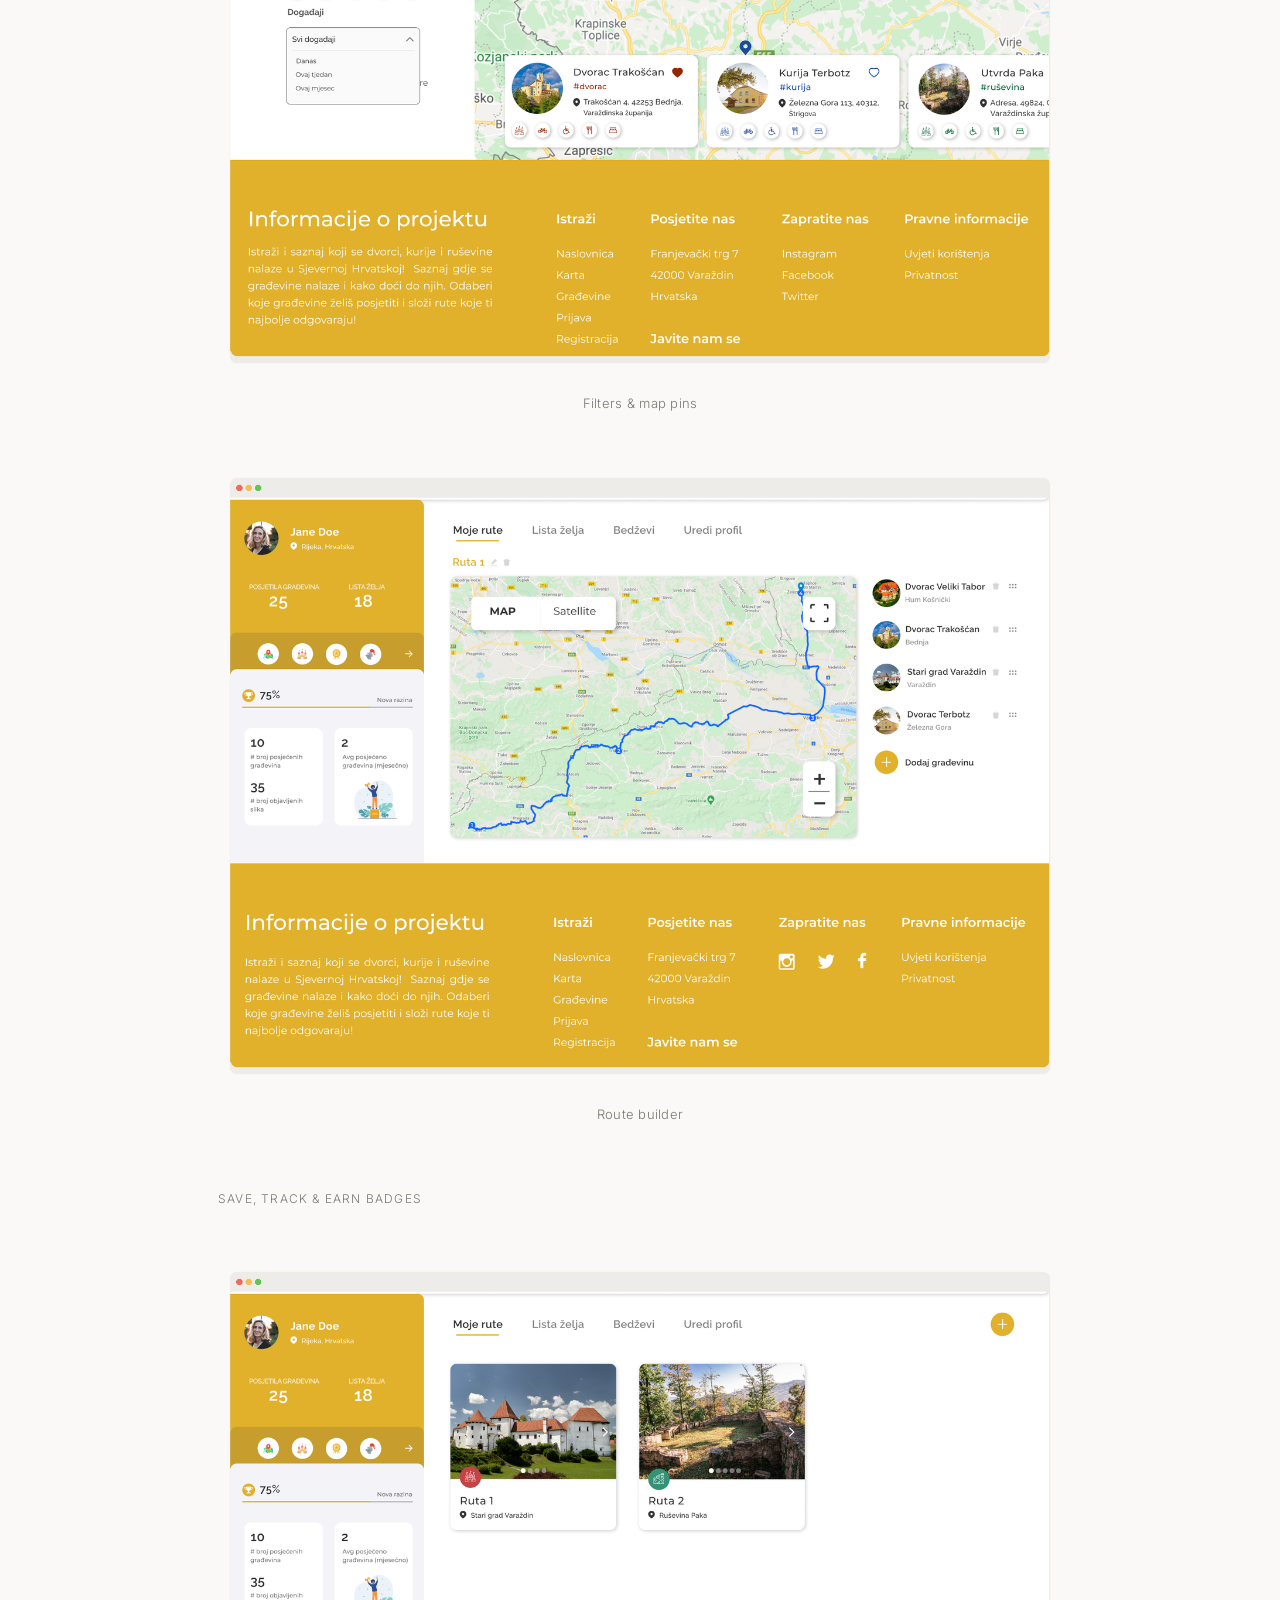
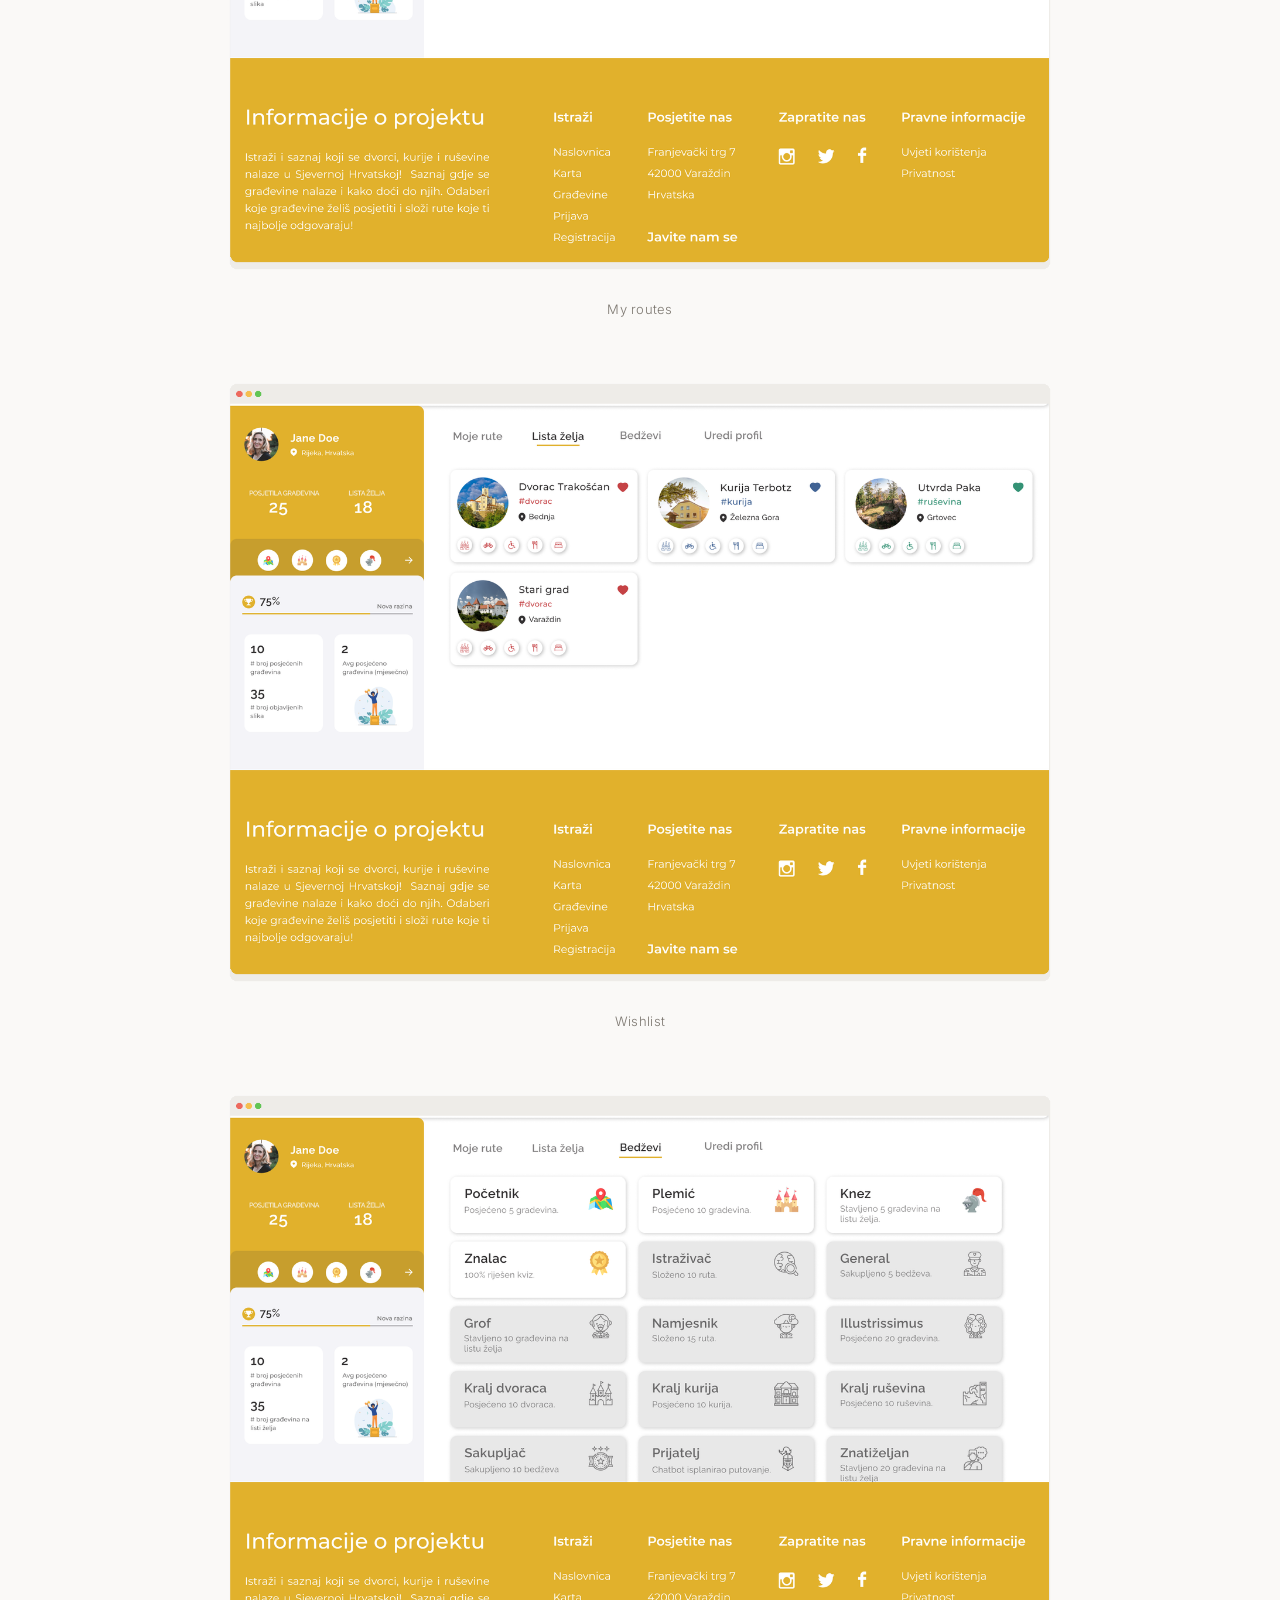
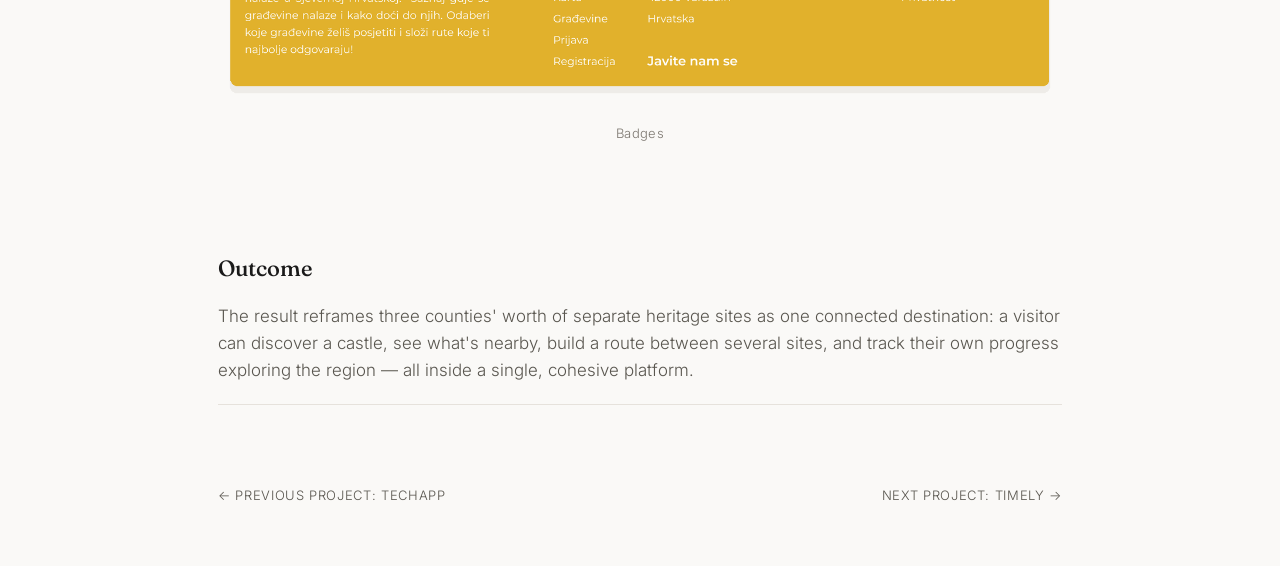
==== commit f034f863: "Add files via upload" ====
--- a/castles.html
+++ b/castles.html
@@ -26,7 +26,7 @@
   <div class="wrap case-hero">
     <a href="index.html#work" class="back-link">← All work</a>
     <div class="case-eyebrow">05 — Cultural Tourism</div>
-    <h1 class="case-title">Castles of Northern Croatia</h1>
+    <h1 class="case-title case-title-long">Castles of Northern Croatia</h1>
     <p class="case-tagline">A digital home for the castles, manors, and ruins of three Croatian counties — turning scattered heritage sites into one connected tourist product.</p>
 
     <div class="case-meta">
--- a/style-light.css
+++ b/style-light.css
@@ -31,14 +31,16 @@
 /* ---------- NAV ---------- */
 header{
   position:fixed;top:0;left:0;right:0;z-index:100;
-  background:rgba(250,249,247,.9); backdrop-filter:blur(12px);
+  background:rgba(250,249,247,.82); backdrop-filter:blur(14px); -webkit-backdrop-filter:blur(14px);
   padding:22px 0;
-}
-header .wrap{display:flex;justify-content:space-between;align-items:center;}
-.logo{font-family:var(--serif);font-size:17px;letter-spacing:.02em;}
+  border-bottom:1px solid transparent; transition:border-color .35s ease, background .35s ease;
+}
+header.on{border-color:var(--line); background:rgba(250,249,247,.92);}
+header .wrap{display:flex;justify-content:space-between;align-items:center; max-width:1140px; padding:0 40px;}
+.logo{font-family:var(--serif);font-size:18px;font-weight:500;letter-spacing:.02em;}
 .logo a{border:none;}
-nav ul{display:flex;gap:28px;list-style:none;}
-nav a{font-size:13px;letter-spacing:.06em;text-transform:uppercase;border:none;color:var(--text-muted);}
+nav ul{display:flex;gap:26px;list-style:none;}
+nav a{font-size:12px;letter-spacing:.09em;text-transform:uppercase;border:none;color:var(--text-muted);}
 nav a:hover{color:var(--text);}
 
 /* ---------- HERO ---------- */
@@ -48,6 +50,18 @@
 .hero h1 em{font-style:italic;color:var(--accent);}
 .hero .sub{margin-top:28px;font-size:18px;color:var(--text-muted);max-width:46ch;font-weight:300;}
 .hero .scroll-cue{margin-top:56px;font-size:12px;letter-spacing:.1em;text-transform:uppercase;color:var(--text-faint);}
+
+@media (max-width:640px){
+  .wrap{padding:0 20px;}
+  .wrap-narrow{padding:0 20px;}
+  header .wrap{padding:0 20px;}
+  nav ul{gap:14px;}
+  nav a{font-size:10.5px;letter-spacing:.06em;}
+  section{padding:64px 0;}
+  .hero{min-height:auto;padding-top:96px;padding-bottom:40px;}
+  .hero .sub{font-size:16px;}
+  .case-hero{padding-top:110px;padding-bottom:40px;}
+}
 
 /* ---------- SECTIONS ---------- */
 section{padding:110px 0;border-top:1px solid var(--line);}
@@ -140,7 +154,7 @@
 /* =========================================================
    CASE STUDY PAGE
    ========================================================= */
-.case-hero{padding:130px 0 60px;border-top:none;}
+.case-hero{padding-top:130px;padding-bottom:60px;border-top:none;}
 .back-link{
   display:inline-flex;align-items:center;gap:8px;
   font-size:13px;letter-spacing:.05em;text-transform:uppercase;
@@ -149,6 +163,10 @@
 .back-link:hover{color:var(--accent);}
 .case-eyebrow{font-size:13px;letter-spacing:.1em;text-transform:uppercase;color:var(--accent);margin-bottom:18px;}
 .case-title{font-family:var(--serif);font-weight:400;font-size:clamp(34px,6vw,54px);line-height:1.05;margin-bottom:20px;}
+.case-title.case-title-long{font-size:clamp(26px,4.4vw,42px); white-space:nowrap;}
+@media (max-width:480px){
+  .case-title.case-title-long{white-space:normal; font-size:clamp(24px,7.5vw,34px);}
+}
 .case-tagline{font-size:18px;color:var(--text-muted);max-width:none;}
 
 .case-meta{
@@ -490,12 +508,4 @@
 @keyframes fb{0%,100%{transform:translate(0,0) scale(1);}50%{transform:translate(-110px,-70px) scale(1.1);}}
 @keyframes fc{0%,100%{transform:translate(0,0) scale(1);}50%{transform:translate(80px,-100px) scale(1.14);}}
 
-main, header{position:relative; z-index:2;}
-
-/* glass header, same as home */
-header{
-  background:rgba(250,249,247,.82) !important;
-  backdrop-filter:blur(14px); -webkit-backdrop-filter:blur(14px);
-  border-bottom:1px solid transparent; transition:border-color .35s ease, background .35s ease;
-}
-header.on{border-color:var(--line); background:rgba(250,249,247,.93) !important;}
+main{position:relative; z-index:2;}
